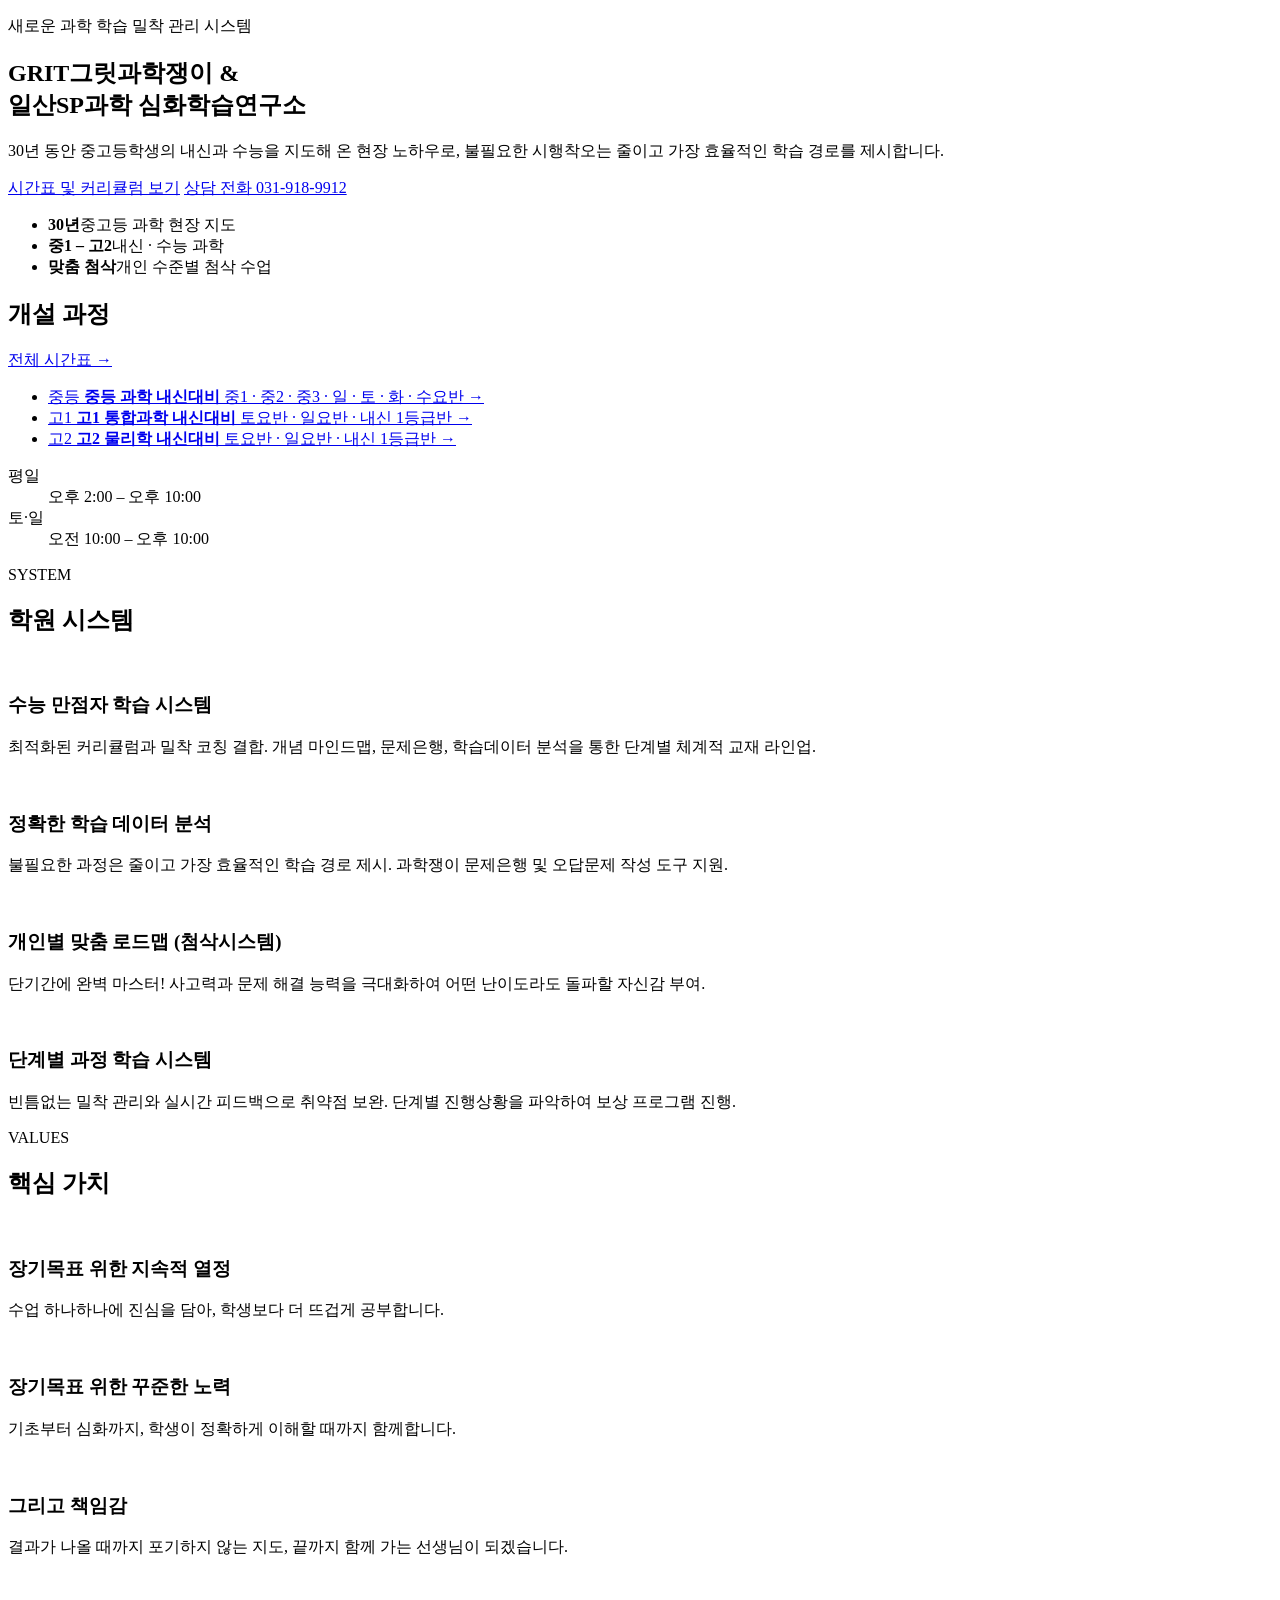
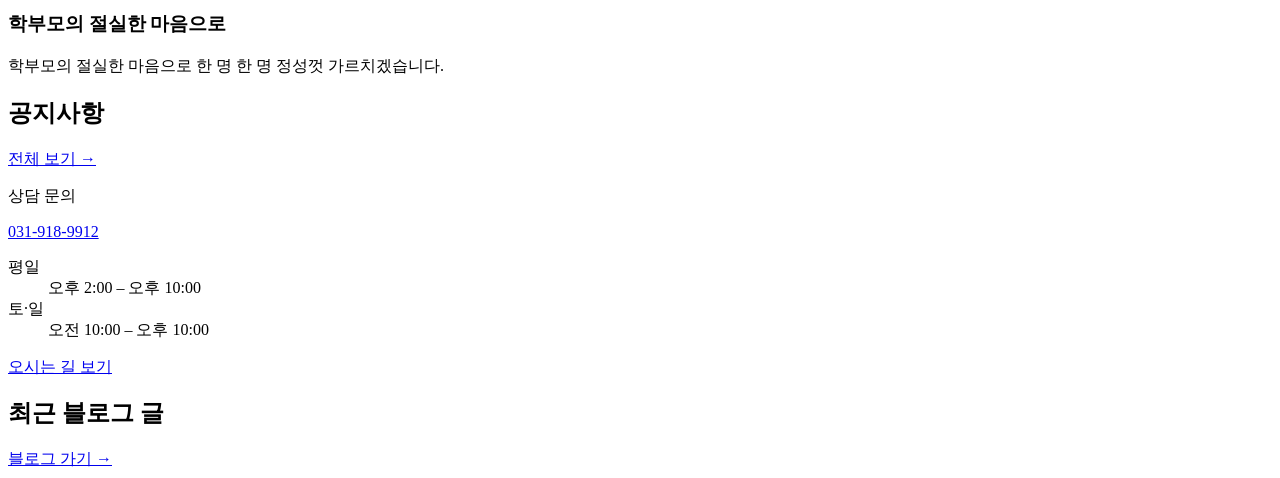
==== index.html @ 21796ef4 "🚀 Initial commit — created with Vibe Coding AI" ====
<!DOCTYPE html>
<html lang="ko">
<head>
  <meta charset="UTF-8">
  <meta name="viewport" content="width=device-width, initial-scale=1.0">
  <title>GRIT그릿과학쟁이 &amp; 일산SP과학심화학습연구소</title>
  <meta name="description" content="새로운 과학 학습 밀착 관리 시스템 - 심화학습연구소">
  <link rel="stylesheet" href="https://cdn.jsdelivr.net/gh/orioncactus/pretendard@v1.3.9/dist/web/static/pretendard.min.css">
  <link rel="stylesheet" href="style.css">
</head>
<body data-page="home">
  <header id="site-header"></header>

  <main>
    <section class="hero">
      <div class="container hero-inner">
        <div class="hero-text">
          <p class="eyebrow">새로운 과학 학습 밀착 관리 시스템</p>
          <h1>GRIT그릿과학쟁이 &amp;<br>일산SP과학 심화학습연구소</h1>
          <p class="lead">30년 동안 중고등학생의 내신과 수능을 지도해 온 현장 노하우로, 불필요한 시행착오는 줄이고 가장 효율적인 학습 경로를 제시합니다.</p>
          <div class="btn-row">
            <a class="btn btn-primary" href="schedule.html">시간표 및 커리큘럼 보기</a>
            <a class="btn btn-outline" href="tel:0319189912">상담 전화 031-918-9912</a>
          </div>
          <ul class="hero-stats">
            <li><strong>30년</strong><span>중고등 과학 현장 지도</span></li>
            <li><strong>중1 – 고2</strong><span>내신 · 수능 과학</span></li>
            <li><strong>맞춤 첨삭</strong><span>개인 수준별 첨삭 수업</span></li>
          </ul>
        </div>

        <aside class="hero-panel" aria-labelledby="hero-panel-title">
          <div class="hero-panel-head">
            <h2 id="hero-panel-title">개설 과정</h2>
            <a href="schedule.html">전체 시간표 →</a>
          </div>
          <ul class="course-list">
            <li>
              <a href="curriculum.html#m1">
                <span class="course-tag">중등</span>
                <span class="course-body">
                  <strong>중등 과학 내신대비</strong>
                  <span>중1 · 중2 · 중3 · 일 · 토 · 화 · 수요반</span>
                </span>
                <span class="course-arrow" aria-hidden="true">→</span>
              </a>
            </li>
            <li>
              <a href="curriculum.html#h1">
                <span class="course-tag">고1</span>
                <span class="course-body">
                  <strong>고1 통합과학 내신대비</strong>
                  <span>토요반 · 일요반 · 내신 1등급반</span>
                </span>
                <span class="course-arrow" aria-hidden="true">→</span>
              </a>
            </li>
            <li>
              <a href="curriculum.html#h2">
                <span class="course-tag">고2</span>
                <span class="course-body">
                  <strong>고2 물리학 내신대비</strong>
                  <span>토요반 · 일요반 · 내신 1등급반</span>
                </span>
                <span class="course-arrow" aria-hidden="true">→</span>
              </a>
            </li>
          </ul>
          <dl class="hero-hours">
            <div><dt>평일</dt><dd>오후 2:00 – 오후 10:00</dd></div>
            <div><dt>토·일</dt><dd>오전 10:00 – 오후 10:00</dd></div>
          </dl>
        </aside>
      </div>
    </section>

    <section class="section">
      <div class="container">
        <div class="section-head">
          <p class="eyebrow">SYSTEM</p>
          <h2 class="section-title">학원 시스템</h2>
        </div>
        <div class="grid-4">
          <article class="feature-card">
            <div class="media"><img src="https://shellem40-pixel.github.io/gritscience/assets/images/HOME_photo1.png" alt="" loading="lazy"></div>
            <h3>수능 만점자 학습 시스템</h3>
            <p>최적화된 커리큘럼과 밀착 코칭 결합. 개념 마인드맵, 문제은행, 학습데이터 분석을 통한 단계별 체계적 교재 라인업.</p>
          </article>
          <article class="feature-card">
            <div class="media"><img src="https://shellem40-pixel.github.io/gritscience/assets/images/HOME_photo2.png" alt="" loading="lazy"></div>
            <h3>정확한 학습 데이터 분석</h3>
            <p>불필요한 과정은 줄이고 가장 효율적인 학습 경로 제시. 과학쟁이 문제은행 및 오답문제 작성 도구 지원.</p>
          </article>
          <article class="feature-card">
            <div class="media"><img src="https://shellem40-pixel.github.io/gritscience/assets/images/HOME_photo3.png" alt="" loading="lazy"></div>
            <h3>개인별 맞춤 로드맵 (첨삭시스템)</h3>
            <p>단기간에 완벽 마스터! 사고력과 문제 해결 능력을 극대화하여 어떤 난이도라도 돌파할 자신감 부여.</p>
          </article>
          <article class="feature-card">
            <div class="media"><img src="https://shellem40-pixel.github.io/gritscience/assets/images/HOME_photo4.png" alt="" loading="lazy"></div>
            <h3>단계별 과정 학습 시스템</h3>
            <p>빈틈없는 밀착 관리와 실시간 피드백으로 취약점 보완. 단계별 진행상황을 파악하여 보상 프로그램 진행.</p>
          </article>
        </div>
      </div>
    </section>

    <section class="section section-soft">
      <div class="container">
        <div class="section-head">
          <p class="eyebrow">VALUES</p>
          <h2 class="section-title">핵심 가치</h2>
        </div>
        <div class="grid-4">
          <article class="feature-card">
            <div class="media"><img src="https://shellem40-pixel.github.io/gritscience/assets/images/HOME_photo5.png" alt="" loading="lazy"></div>
            <h3>장기목표 위한 지속적 열정</h3>
            <p>수업 하나하나에 진심을 담아, 학생보다 더 뜨겁게 공부합니다.</p>
          </article>
          <article class="feature-card">
            <div class="media"><img src="https://shellem40-pixel.github.io/gritscience/assets/images/HOME_photo6.png" alt="" loading="lazy"></div>
            <h3>장기목표 위한 꾸준한 노력</h3>
            <p>기초부터 심화까지, 학생이 정확하게 이해할 때까지 함께합니다.</p>
          </article>
          <article class="feature-card">
            <div class="media"><img src="https://shellem40-pixel.github.io/gritscience/assets/images/HOME_photo7.png" alt="" loading="lazy"></div>
            <h3>그리고 책임감</h3>
            <p>결과가 나올 때까지 포기하지 않는 지도, 끝까지 함께 가는 선생님이 되겠습니다.</p>
          </article>
          <article class="feature-card">
            <div class="media"><img src="https://shellem40-pixel.github.io/gritscience/assets/images/HOME_photo8.png" alt="" loading="lazy"></div>
            <h3>학부모의 절실한 마음으로</h3>
            <p>학부모의 절실한 마음으로 한 명 한 명 정성껏 가르치겠습니다.</p>
          </article>
        </div>
      </div>
    </section>

    <section class="section">
      <div class="container home-split">
        <div>
          <div class="section-head row-head">
            <h2 class="section-title sm">공지사항</h2>
            <a class="text-link" href="notice.html">전체 보기 →</a>
          </div>
          <ul class="mini-list" id="home-notices"></ul>
        </div>
        <aside class="contact-card">
          <p class="contact-label">상담 문의</p>
          <a class="contact-phone" href="tel:0319189912">031-918-9912</a>
          <dl class="contact-hours">
            <div><dt>평일</dt><dd>오후 2:00 – 오후 10:00</dd></div>
            <div><dt>토·일</dt><dd>오전 10:00 – 오후 10:00</dd></div>
          </dl>
          <a class="btn btn-light" href="about.html#location">오시는 길 보기</a>
        </aside>
      </div>
    </section>

    <section class="section section-soft">
      <div class="container">
        <div class="section-head row-head">
          <h2 class="section-title sm">최근 블로그 글</h2>
          <a class="text-link" href="blog.html">블로그 가기 →</a>
        </div>
        <div class="post-grid cols-3" id="home-posts"></div>
      </div>
    </section>
  </main>

  <footer id="site-footer"></footer>

  <script src="data/notices.js"></script>
  <script src="data/posts.js"></script>
  <script src="app.js"></script>
</body>
</html>
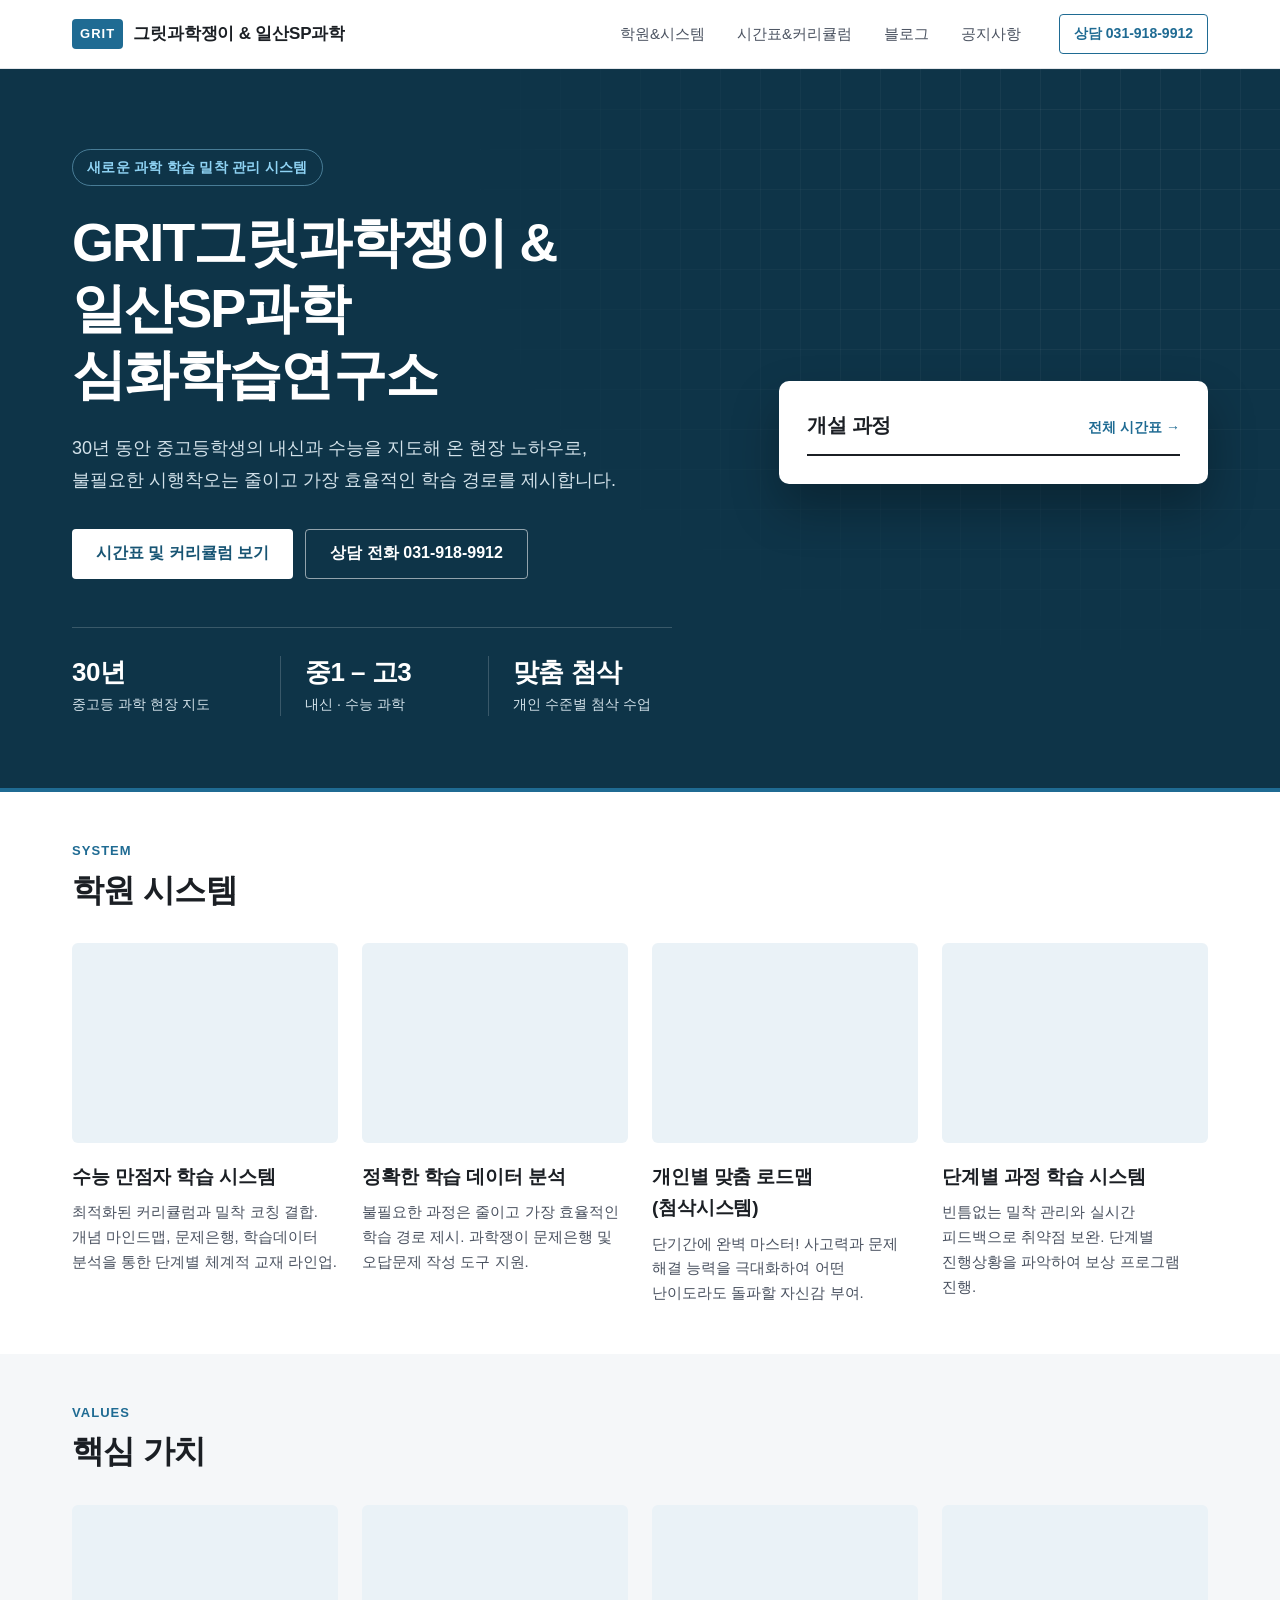
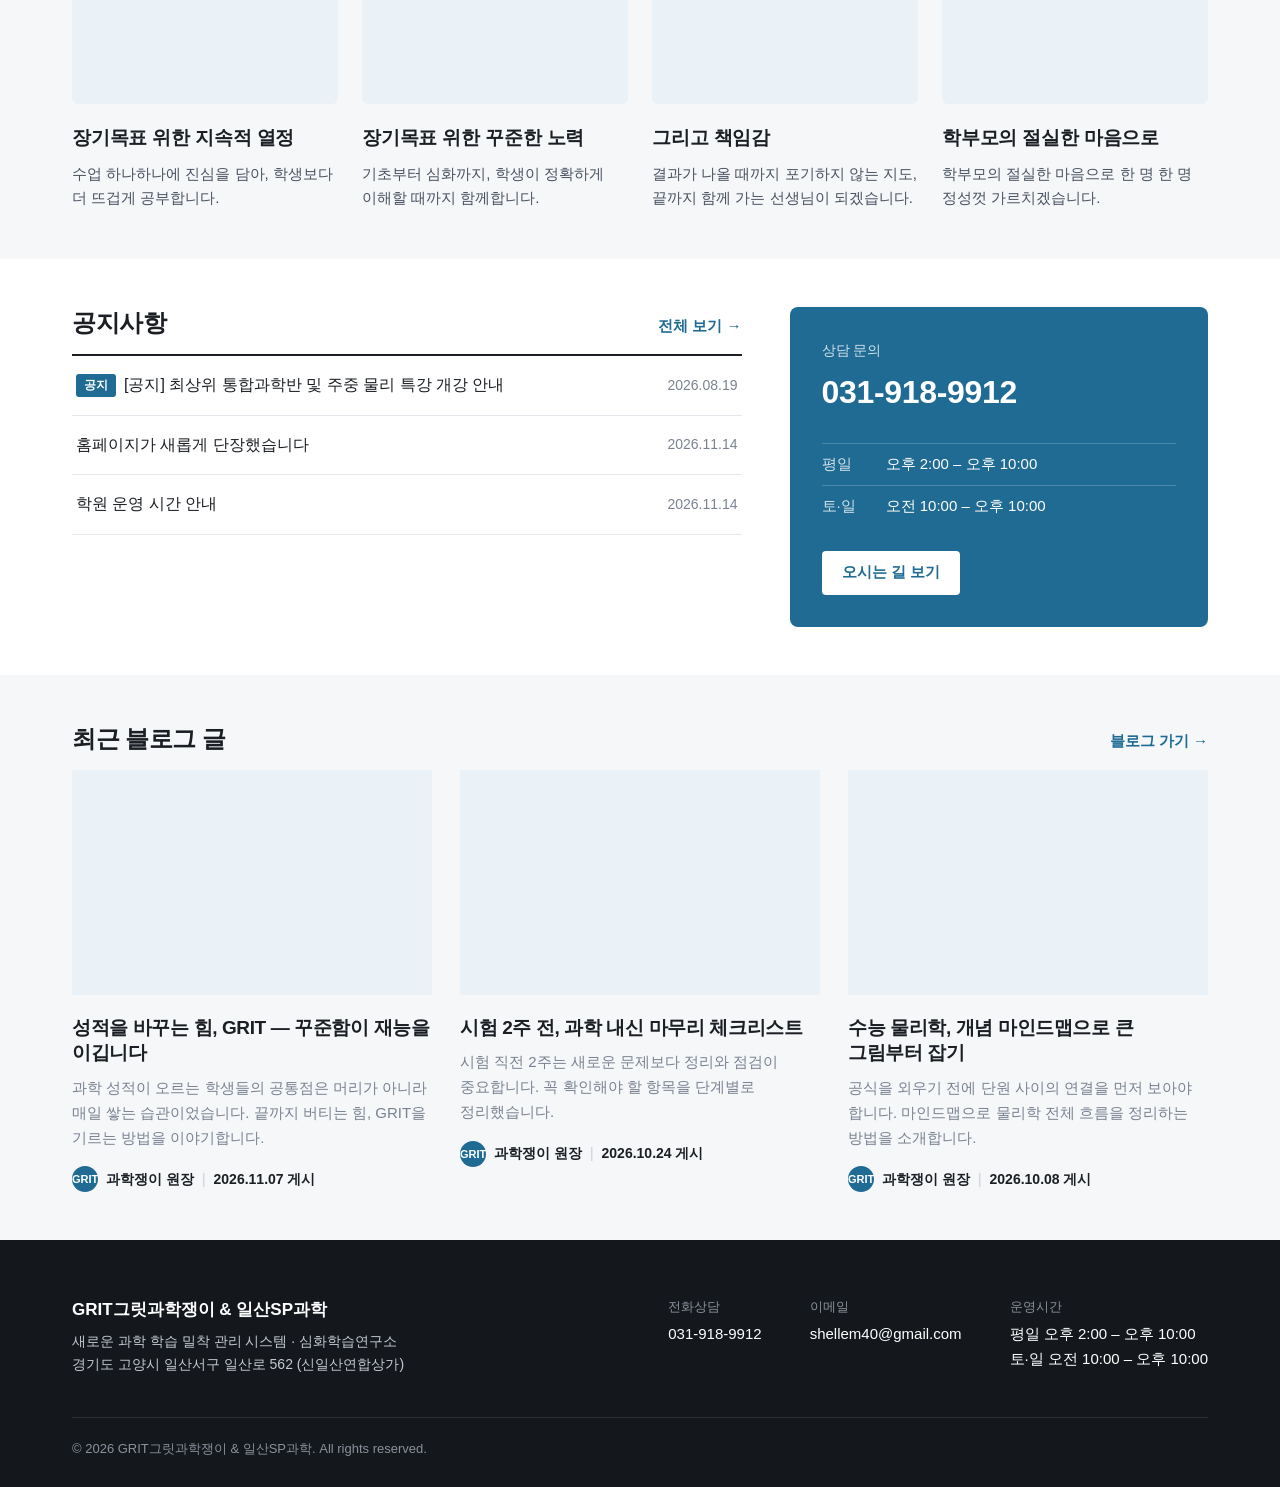
==== commit 6b02494d: "Update index.html" ====
--- a/index.html
+++ b/index.html
@@ -7,6 +7,7 @@
   <meta name="description" content="새로운 과학 학습 밀착 관리 시스템 - 심화학습연구소">
   <link rel="stylesheet" href="https://cdn.jsdelivr.net/gh/orioncactus/pretendard@v1.3.9/dist/web/static/pretendard.min.css">
   <link rel="stylesheet" href="style.css">
+  <link rel="stylesheet" href="home.css">
 </head>
 <body data-page="home">
   <header id="site-header"></header>
@@ -24,7 +25,7 @@
           </div>
           <ul class="hero-stats">
             <li><strong>30년</strong><span>중고등 과학 현장 지도</span></li>
-            <li><strong>중1 – 고2</strong><span>내신 · 수능 과학</span></li>
+            <li><strong>중1 – 고3</strong><span>내신 · 수능 과학</span></li>
             <li><strong>맞춤 첨삭</strong><span>개인 수준별 첨삭 수업</span></li>
           </ul>
         </div>
@@ -34,42 +35,13 @@
             <h2 id="hero-panel-title">개설 과정</h2>
             <a href="schedule.html">전체 시간표 →</a>
           </div>
-          <ul class="course-list">
-            <li>
-              <a href="curriculum.html#m1">
-                <span class="course-tag">중등</span>
-                <span class="course-body">
-                  <strong>중등 과학 내신대비</strong>
-                  <span>중1 · 중2 · 중3 · 일 · 토 · 화 · 수요반</span>
-                </span>
-                <span class="course-arrow" aria-hidden="true">→</span>
-              </a>
-            </li>
-            <li>
-              <a href="curriculum.html#h1">
-                <span class="course-tag">고1</span>
-                <span class="course-body">
-                  <strong>고1 통합과학 내신대비</strong>
-                  <span>토요반 · 일요반 · 내신 1등급반</span>
-                </span>
-                <span class="course-arrow" aria-hidden="true">→</span>
-              </a>
-            </li>
-            <li>
-              <a href="curriculum.html#h2">
-                <span class="course-tag">고2</span>
-                <span class="course-body">
-                  <strong>고2 물리학 내신대비</strong>
-                  <span>토요반 · 일요반 · 내신 1등급반</span>
-                </span>
-                <span class="course-arrow" aria-hidden="true">→</span>
-              </a>
-            </li>
-          </ul>
-          <dl class="hero-hours">
-            <div><dt>평일</dt><dd>오후 2:00 – 오후 10:00</dd></div>
-            <div><dt>토·일</dt><dd>오전 10:00 – 오후 10:00</dd></div>
-          </dl>
+          <!-- 과정 목록은 data/schedule.js 에서 자동으로 채워집니다 -->
+          <ul class="course-list" id="hero-courses"></ul>
+          <a class="hero-winter" id="hero-winter" href="schedule.html#winter" hidden>
+            <span class="hw-label">WINTER</span>
+            <span class="hw-text">겨울방학 특강 대 개강</span>
+            <span class="hw-arrow" aria-hidden="true">→</span>
+          </a>
         </aside>
       </div>
     </section>
@@ -172,6 +144,7 @@
 
   <script src="data/notices.js"></script>
   <script src="data/posts.js"></script>
+  <script src="data/schedule.js"></script>
   <script src="app.js"></script>
 </body>
 </html>
--- a/style.css
+++ b/style.css
@@ -0,0 +1,567 @@
+/* ===== 기본 변수 ===== */
+:root {
+  --c-primary: #1f6b93;
+  --c-primary-dark: #175473;
+  --c-primary-soft: #eaf2f7;
+  --c-text: #1b1f24;
+  --c-sub: #4a5260;
+  --c-muted: #7a8291;
+  --c-line: #e3e6ea;
+  --c-bg: #ffffff;
+  --c-bg-soft: #f5f7f9;
+  --c-accent: #d9480f;
+  --c-footer: #14181d;
+
+  /* 홈 타이틀(히어로) 색 */
+  --c-hero-bg: #0e3448;
+  --c-hero-text: #ffffff;
+  --c-hero-sub: #d3e2ea;
+  --c-hero-accent: #8fd3f4;
+  --c-hero-line: rgba(255, 255, 255, .18);
+  --c-hero-grid: rgba(255, 255, 255, .06);
+
+  --font: "Pretendard", -apple-system, BlinkMacSystemFont, "Apple SD Gothic Neo", "Malgun Gothic", sans-serif;
+  --container: 1200px;
+  --pad: 32px;
+  --header-h: 68px;
+  --tabs-h: 52px;
+  --radius: 6px;
+
+  --s-1: 8px;
+  --s-2: 16px;
+  --s-3: 24px;
+  --s-4: 32px;
+  --s-5: 48px;
+  --s-6: 72px;
+  --s-7: 96px;
+
+  /* 홈 화면 섹션 간격 (기존 96px의 절반) */
+  --home-gap: 48px;
+}
+
+* { box-sizing: border-box; margin: 0; padding: 0; }
+html { scroll-behavior: smooth; scroll-padding-top: calc(var(--header-h) + 16px); }
+body {
+  font-family: var(--font);
+  color: var(--c-text);
+  background: var(--c-bg);
+  line-height: 1.65;
+  word-break: keep-all;
+  -webkit-font-smoothing: antialiased;
+}
+img { display: block; max-width: 100%; }
+a { color: inherit; text-decoration: none; }
+ul, ol { list-style: none; }
+button { font: inherit; color: inherit; background: none; border: 0; cursor: pointer; }
+input { font: inherit; color: inherit; }
+
+.container { width: 100%; max-width: var(--container); margin: 0 auto; padding: 0 var(--pad); }
+.sr-only {
+  position: absolute; width: 1px; height: 1px; padding: 0; margin: -1px;
+  overflow: hidden; clip: rect(0 0 0 0); white-space: nowrap; border: 0;
+}
+:focus-visible { outline: 2px solid var(--c-primary); outline-offset: 2px; }
+
+/* ===== 이미지 자리 (이미지가 없을 때) ===== */
+.media { background: var(--c-bg-soft); overflow: hidden; }
+.media img { width: 100%; height: 100%; object-fit: cover; }
+.media.is-empty img { display: none; }
+.media.is-empty { background: var(--c-primary-soft); }
+
+/* ===== 버튼 ===== */
+.btn {
+  display: inline-flex; align-items: center; justify-content: center; gap: var(--s-1);
+  height: 44px; padding: 0 20px; border-radius: 4px;
+  font-size: 15px; font-weight: 600; white-space: nowrap;
+  transition: background-color .15s, border-color .15s, color .15s;
+}
+.btn-primary { background: var(--c-primary); color: #fff; }
+.btn-primary:hover { background: var(--c-primary-dark); }
+.btn-outline { background: #fff; border: 1px solid var(--c-line); color: var(--c-text); }
+.btn-outline:hover { border-color: var(--c-text); }
+.btn-light { background: #fff; color: var(--c-primary); }
+.btn-light:hover { background: var(--c-primary-soft); }
+.btn-block { display: flex; width: 100%; }
+.btn-row { display: flex; flex-wrap: wrap; gap: 12px; }
+.text-link { font-size: 15px; font-weight: 600; color: var(--c-primary); }
+.text-link:hover { text-decoration: underline; }
+
+/* ===== 헤더 ===== */
+.site-header {
+  position: sticky; top: 0; z-index: 50;
+  background: rgba(255, 255, 255, .97);
+  border-bottom: 1px solid var(--c-line);
+}
+.header-inner {
+  height: var(--header-h);
+  display: flex; align-items: center; justify-content: space-between; gap: var(--s-3);
+}
+.logo { display: flex; align-items: center; gap: 10px; font-weight: 700; min-width: 0; }
+.logo-mark {
+  background: var(--c-primary); color: #fff;
+  font-size: 13px; letter-spacing: .08em; padding: 4px 8px; border-radius: 4px;
+}
+.logo-text { font-size: 17px; letter-spacing: -.01em; white-space: nowrap; overflow: hidden; text-overflow: ellipsis; }
+
+.site-nav { display: flex; align-items: center; gap: var(--s-3); }
+.site-nav ul { display: flex; gap: 4px; }
+.site-nav ul a {
+  position: relative; display: block; padding: 8px 14px;
+  font-size: 15px; font-weight: 500; color: var(--c-sub);
+}
+.site-nav ul a:hover { color: var(--c-text); }
+.site-nav ul a.is-active { color: var(--c-primary); font-weight: 700; }
+.site-nav ul a.is-active::after {
+  content: ""; position: absolute; left: 14px; right: 14px; bottom: -14px;
+  height: 2px; background: var(--c-primary);
+}
+.nav-call {
+  font-size: 14px; font-weight: 600; color: var(--c-primary);
+  border: 1px solid var(--c-primary); padding: 7px 14px; border-radius: 4px; white-space: nowrap;
+}
+.nav-call:hover { background: var(--c-primary-soft); }
+
+.menu-toggle { display: none; width: 40px; height: 40px; flex-direction: column; justify-content: center; align-items: center; gap: 5px; }
+.menu-toggle span { display: block; width: 22px; height: 2px; background: var(--c-text); transition: transform .2s, opacity .2s; }
+.nav-open .menu-toggle span:nth-child(1) { transform: translateY(7px) rotate(45deg); }
+.nav-open .menu-toggle span:nth-child(2) { opacity: 0; }
+.nav-open .menu-toggle span:nth-child(3) { transform: translateY(-7px) rotate(-45deg); }
+
+/* ===== 공통 섹션 ===== */
+.section { padding: var(--s-7) 0; }
+.section-tight { padding: var(--s-5) 0 var(--s-7); }
+.section-soft { background: var(--c-bg-soft); }
+.section-head { margin-bottom: var(--s-5); }
+.row-head { display: flex; align-items: flex-end; justify-content: space-between; gap: var(--s-2); margin-bottom: var(--s-3); }
+.eyebrow { font-size: 13px; font-weight: 700; color: var(--c-primary); letter-spacing: .08em; margin-bottom: var(--s-1); }
+.section-title { font-size: 32px; font-weight: 700; letter-spacing: -.02em; line-height: 1.3; }
+.section-title.sm { font-size: 24px; }
+
+.page-head { padding: 64px 0 48px; border-bottom: 1px solid var(--c-line); text-align: center; }
+.page-head h1 { font-size: 36px; font-weight: 700; letter-spacing: -.02em; }
+.page-head p { max-width: 640px; margin: 12px auto 0; color: var(--c-muted); }
+
+/* ===== 홈: 섹션 간격 (절반으로 줄임) ===== */
+body[data-page="home"] .section { padding: var(--home-gap) 0; }
+body[data-page="home"] .section-head { margin-bottom: var(--s-4); }
+body[data-page="home"] .row-head { margin-bottom: var(--s-2); }
+
+/* ===== 홈: 타이틀(히어로) — 짙은 남색 + 오른쪽 위로 옅어지는 모눈 ===== */
+.hero {
+  position: relative; overflow: hidden;
+  padding: 80px 0 72px;
+  color: var(--c-hero-text);
+  background: var(--c-hero-bg);
+  border-bottom: 4px solid var(--c-primary);
+}
+.hero::before {
+  content: ""; position: absolute; inset: 0; pointer-events: none;
+  background-image:
+    linear-gradient(var(--c-hero-grid) 1px, transparent 1px),
+    linear-gradient(90deg, var(--c-hero-grid) 1px, transparent 1px);
+  background-size: 40px 40px;
+  -webkit-mask-image: radial-gradient(ellipse 70% 90% at 85% 20%, #000 0%, transparent 75%);
+          mask-image: radial-gradient(ellipse 70% 90% at 85% 20%, #000 0%, transparent 75%);
+}
+.hero-inner {
+  position: relative;
+  display: grid; grid-template-columns: 1.2fr .8fr; gap: 64px; align-items: center;
+}
+.hero .eyebrow {
+  display: inline-block; margin-bottom: var(--s-3);
+  padding: 6px 14px; border: 1px solid rgba(143, 211, 244, .45); border-radius: 999px;
+  font-size: 14px; letter-spacing: .02em; color: var(--c-hero-accent);
+}
+.hero h1 {
+  font-size: clamp(32px, 4.4vw, 54px); font-weight: 800;
+  line-height: 1.22; letter-spacing: -.035em; color: var(--c-hero-text);
+  margin-bottom: var(--s-3);
+}
+.hero .lead { font-size: 18px; line-height: 1.8; color: var(--c-hero-sub); margin-bottom: var(--s-4); max-width: 560px; }
+.hero .btn { height: 50px; padding: 0 24px; font-size: 16px; }
+.hero .btn-primary { background: #fff; color: var(--c-primary-dark); }
+.hero .btn-primary:hover { background: var(--c-primary-soft); }
+.hero .btn-outline { background: transparent; color: #fff; border-color: rgba(255, 255, 255, .55); }
+.hero .btn-outline:hover { border-color: #fff; background: rgba(255, 255, 255, .08); }
+.hero :focus-visible { outline-color: #fff; }
+
+/* 히어로: 숫자 요약 */
+.hero-stats {
+  display: grid; grid-template-columns: repeat(3, 1fr); gap: var(--s-3);
+  max-width: 600px; margin-top: var(--s-5); padding-top: 28px;
+  border-top: 1px solid var(--c-hero-line);
+}
+.hero-stats li + li { padding-left: var(--s-3); border-left: 1px solid var(--c-hero-line); }
+.hero-stats strong { display: block; font-size: 26px; font-weight: 800; letter-spacing: -.02em; line-height: 1.3; color: #fff; }
+.hero-stats span { display: block; margin-top: 4px; font-size: 14px; color: var(--c-hero-sub); }
+
+/* 히어로: 개설 과정 카드 */
+.hero-panel {
+  background: #fff; color: var(--c-text);
+  border-radius: 10px; padding: 28px;
+  box-shadow: 0 24px 48px rgba(0, 0, 0, .28);
+}
+.hero-panel :focus-visible { outline-color: var(--c-primary); }
+.hero-panel-head {
+  display: flex; align-items: baseline; justify-content: space-between; gap: var(--s-2);
+  padding-bottom: 12px; border-bottom: 2px solid var(--c-text);
+}
+.hero-panel-head h2 { font-size: 20px; font-weight: 800; letter-spacing: -.02em; }
+.hero-panel-head a { font-size: 14px; font-weight: 600; color: var(--c-primary); white-space: nowrap; }
+.hero-panel-head a:hover { text-decoration: underline; }
+
+.course-list li + li { border-top: 1px solid var(--c-line); }
+.course-list a { display: flex; align-items: center; gap: 14px; padding: 16px 2px; }
+.course-tag {
+  flex-shrink: 0; width: 48px; height: 48px; display: grid; place-items: center;
+  border-radius: 8px; background: var(--c-primary-soft); color: var(--c-primary);
+  font-size: 15px; font-weight: 800;
+}
+.course-body { flex: 1; min-width: 0; }
+.course-body strong { display: block; font-size: 17px; font-weight: 700; letter-spacing: -.01em; transition: color .15s; }
+.course-body span { display: block; font-size: 14px; color: var(--c-muted); }
+.course-arrow { flex-shrink: 0; color: var(--c-muted); transition: transform .15s, color .15s; }
+.course-list a:hover strong { color: var(--c-primary); }
+.course-list a:hover .course-arrow { color: var(--c-primary); transform: translateX(3px); }
+
+.hero-hours {
+  display: grid; gap: 4px; margin-top: 8px; padding: 14px 16px;
+  background: var(--c-bg-soft); border-radius: 6px; font-size: 14px;
+}
+.hero-hours div { display: flex; gap: 12px; }
+.hero-hours dt { width: 44px; font-weight: 600; color: var(--c-muted); }
+
+/* ===== 홈: 카드와 공지 ===== */
+.grid-4 { display: grid; grid-template-columns: repeat(4, 1fr); gap: var(--s-3); }
+.feature-card .media { aspect-ratio: 4 / 3; border-radius: var(--radius); margin-bottom: 18px; }
+.feature-card h3 { font-size: 19px; font-weight: 700; letter-spacing: -.01em; margin-bottom: var(--s-1); }
+.feature-card p { font-size: 15px; color: var(--c-sub); }
+
+.home-split { display: grid; grid-template-columns: 1.6fr 1fr; gap: var(--s-5); align-items: start; }
+.mini-list { border-top: 2px solid var(--c-text); }
+.mini-list li { display: flex; align-items: center; justify-content: space-between; gap: var(--s-2); padding: 16px 4px; border-bottom: 1px solid var(--c-line); }
+.mini-list a { display: flex; align-items: center; gap: var(--s-1); min-width: 0; }
+.mini-list a:hover .t { color: var(--c-primary); text-decoration: underline; }
+.mini-list .t { overflow: hidden; text-overflow: ellipsis; white-space: nowrap; }
+.mini-list time { flex-shrink: 0; font-size: 14px; color: var(--c-muted); }
+
+.contact-card { background: var(--c-primary); color: #fff; padding: var(--s-4); border-radius: 8px; }
+.contact-label { font-size: 14px; opacity: .8; }
+.contact-phone { display: block; font-size: 32px; font-weight: 800; letter-spacing: -.01em; margin: 4px 0 var(--s-3); }
+.contact-hours { margin-bottom: var(--s-3); }
+.contact-hours div { display: flex; gap: var(--s-2); padding: 8px 0; border-top: 1px solid rgba(255, 255, 255, .2); font-size: 15px; }
+.contact-hours dt { width: 48px; opacity: .8; }
+
+/* ===== 학원&시스템 ===== */
+.intro-split { display: grid; grid-template-columns: 1fr 1.3fr; gap: 64px; align-items: start; }
+.intro-quote { font-size: 34px; font-weight: 700; line-height: 1.35; letter-spacing: -.02em; }
+.intro-quote em { font-style: normal; color: var(--c-primary); }
+.intro-text p { font-size: 17px; color: var(--c-sub); line-height: 1.85; }
+.intro-text p + p { margin-top: var(--s-2); }
+.intro-text strong { color: var(--c-text); }
+
+.principles { display: grid; grid-template-columns: repeat(3, 1fr); gap: var(--s-3); }
+.principle { background: #fff; border: 1px solid var(--c-line); border-radius: var(--radius); padding: var(--s-4); }
+.num { display: block; font-size: 14px; font-weight: 700; color: var(--c-primary); margin-bottom: 12px; }
+.principle h3 { font-size: 20px; margin-bottom: var(--s-1); }
+.principle p { color: var(--c-sub); }
+
+.system-row { display: grid; grid-template-columns: 1fr 1fr; gap: 56px; align-items: center; padding: var(--s-4) 0; }
+.system-row + .system-row { border-top: 1px solid var(--c-line); }
+.system-row:nth-child(even) .media { order: 2; }
+.system-row .media { aspect-ratio: 16 / 10; border-radius: var(--radius); }
+.system-text h3 { font-size: 24px; letter-spacing: -.02em; margin-bottom: 12px; }
+.system-text p { font-size: 17px; color: var(--c-sub); }
+
+.location { display: grid; grid-template-columns: 1.4fr 1fr; gap: var(--s-5); align-items: start; }
+.map-box {
+  aspect-ratio: 16 / 10; display: grid; place-items: center; text-align: center;
+  background: #fff; border: 1px dashed #c9ced5; border-radius: var(--radius); color: var(--c-muted);
+}
+.map-box iframe { width: 100%; height: 100%; border: 0; }
+.info-list { border-top: 2px solid var(--c-text); }
+.info-list li { display: grid; grid-template-columns: 96px 1fr; gap: var(--s-2); padding: 18px 4px; border-bottom: 1px solid var(--c-line); }
+.info-list span { font-weight: 600; color: var(--c-muted); }
+.info-list a:hover { color: var(--c-primary); text-decoration: underline; }
+
+/* ===== 시간표 ===== */
+.sched-block { padding: 64px 0; border-bottom: 1px solid var(--c-line); }
+.sched-title {
+  text-align: center; margin-bottom: 40px;
+  font-size: clamp(28px, 3.4vw, 40px); font-weight: 300; color: var(--c-primary); letter-spacing: -.01em;
+}
+.sched-row {
+  display: flex; align-items: center; justify-content: space-between; gap: var(--s-3);
+  padding: 14px 0; border-bottom: 1px solid #eff1f3;
+}
+.sched-row.no-line { border-bottom: 0; padding-top: 24px; }
+.sched-info { display: flex; flex-wrap: wrap; align-items: center; gap: 8px 16px; font-size: 16px; }
+.sched-info strong { font-weight: 700; }
+.class-list { display: flex; flex-wrap: wrap; gap: 6px 20px; color: var(--c-sub); }
+.bullet-list { display: flex; flex-wrap: wrap; gap: 6px 40px; color: var(--c-sub); }
+.bullet-list li::before {
+  content: ""; display: inline-block; width: 5px; height: 5px; margin-right: 8px;
+  background: var(--c-text); vertical-align: middle;
+}
+.sched-btn { min-width: 200px; }
+.sched-line { display: flex; flex-wrap: wrap; align-items: baseline; gap: 8px 20px; padding: 10px 0; font-size: 16px; }
+.time-list { display: flex; flex-wrap: wrap; gap: 6px 32px; color: var(--c-sub); }
+.time-list b { color: var(--c-text); margin-right: 4px; }
+.sched-block .btn-block { margin-top: var(--s-3); }
+
+/* ===== 커리큘럼 ===== */
+.curr-tabs { position: sticky; top: var(--header-h); z-index: 40; background: #fff; border-bottom: 1px solid var(--c-line); }
+.curr-tabs-inner { display: flex; gap: 4px; overflow-x: auto; scrollbar-width: none; }
+.curr-tabs-inner::-webkit-scrollbar { display: none; }
+.curr-tabs a {
+  flex-shrink: 0; height: var(--tabs-h); display: flex; align-items: center; padding: 0 18px;
+  font-size: 15px; font-weight: 600; color: var(--c-muted); border-bottom: 2px solid transparent;
+}
+.curr-tabs a:hover { color: var(--c-text); }
+.curr-tabs a.is-active { color: var(--c-primary); border-color: var(--c-primary); }
+.curr-note { padding-top: var(--s-4); font-size: 14px; color: var(--c-muted); }
+
+.curr-section { padding: 56px 0; border-bottom: 1px solid var(--c-line); scroll-margin-top: calc(var(--header-h) + var(--tabs-h) + 8px); }
+.curr-section:last-child { border-bottom: 0; }
+.curr-head h2 { font-size: 30px; letter-spacing: -.02em; margin-bottom: 6px; transition: color .2s; }
+.curr-section.is-target .curr-head h2 { color: var(--c-primary); }
+.curr-head > p { color: var(--c-sub); font-size: 17px; }
+.curr-facts { display: flex; flex-wrap: wrap; gap: 12px 40px; margin: var(--s-3) 0 var(--s-4); }
+.curr-facts dt { font-size: 13px; color: var(--c-muted); }
+.curr-facts dd { font-weight: 600; }
+.curr-steps { display: grid; grid-template-columns: repeat(5, 1fr); gap: var(--s-2); margin-bottom: var(--s-3); }
+.curr-steps li { background: #fff; border: 1px solid var(--c-line); border-top: 3px solid var(--c-primary); border-radius: 4px; padding: 22px 20px; }
+.step-no { font-size: 12px; font-weight: 700; letter-spacing: .08em; color: var(--c-primary); }
+.curr-steps h3 { font-size: 17px; line-height: 1.4; margin: 6px 0; }
+.curr-steps p { font-size: 14px; color: var(--c-sub); }
+
+/* ===== 블로그 (목록) ===== */
+.blog-wrap { padding-bottom: var(--s-7); }
+.blog-head { text-align: center; padding: 64px 0 40px; }
+.blog-head h1 { font-size: clamp(30px, 4vw, 42px); font-weight: 800; letter-spacing: -.03em; margin-bottom: var(--s-2); }
+.blog-head p { max-width: 640px; margin: 0 auto; color: var(--c-sub); font-size: 15px; }
+
+.blog-toolbar {
+  display: flex; align-items: center; justify-content: space-between; gap: var(--s-2);
+  border-bottom: 1px solid var(--c-line); margin-bottom: 40px;
+}
+.blog-tabs { display: flex; gap: 28px; overflow-x: auto; scrollbar-width: none; min-width: 0; }
+.blog-tabs::-webkit-scrollbar { display: none; }
+.blog-tab {
+  flex-shrink: 0; padding: 14px 0; margin-bottom: -1px;
+  font-size: 15px; color: var(--c-sub); white-space: nowrap; border-bottom: 2px solid transparent;
+}
+.blog-tab:hover { color: var(--c-text); }
+.blog-tab[aria-selected="true"] { color: var(--c-text); font-weight: 700; border-color: var(--c-text); }
+
+.blog-search { display: flex; align-items: center; flex-shrink: 0; }
+.blog-search input {
+  width: 0; padding: 0; height: 36px; border: 0; border-bottom: 1px solid transparent;
+  background: transparent; font-size: 15px; outline: none; transition: width .2s, padding .2s;
+}
+.blog-search.is-open input { width: 200px; padding: 0 8px; border-bottom-color: var(--c-text); }
+.search-btn { width: 40px; height: 40px; display: grid; place-items: center; border-radius: 50%; }
+.search-btn:hover { background: var(--c-bg-soft); }
+
+.post-grid { display: grid; grid-template-columns: repeat(2, 1fr); gap: 56px 40px; }
+.post-grid.cols-3 { grid-template-columns: repeat(3, 1fr); gap: 40px 28px; }
+.post-link { display: block; }
+.post-thumb { aspect-ratio: 16 / 10; margin-bottom: 20px; }
+.post-thumb img { transition: transform .4s; }
+.post-thumb.fit-contain { background: #fff; border: 1px solid var(--c-line); }
+.post-thumb.fit-contain img { object-fit: contain; padding: 12%; }
+.post-link:hover .post-thumb img { transform: scale(1.03); }
+.post-title { font-size: 24px; font-weight: 700; line-height: 1.35; letter-spacing: -.02em; margin-bottom: 10px; }
+.cols-3 .post-title { font-size: 19px; }
+.post-link:hover .post-title { color: var(--c-primary); }
+.post-excerpt {
+  font-size: 15px; color: var(--c-muted);
+  display: -webkit-box; -webkit-line-clamp: 3; -webkit-box-orient: vertical; overflow: hidden;
+}
+.post-meta { display: flex; align-items: center; gap: var(--s-1); margin-top: var(--s-2); font-size: 14px; font-weight: 600; }
+.avatar {
+  width: 26px; height: 26px; border-radius: 50%; display: grid; place-items: center;
+  background: var(--c-primary); color: #fff; font-size: 11px; font-weight: 700;
+}
+.sep { color: #c9ced5; font-weight: 400; }
+.empty { grid-column: 1 / -1; padding: 60px 0; text-align: center; color: var(--c-muted); }
+
+/* ===== 블로그 (글 보기) ===== */
+.post-article { max-width: 780px; margin: 0 auto; padding: 56px 0 var(--s-6); }
+.back-link { display: inline-block; font-size: 14px; color: var(--c-muted); margin-bottom: var(--s-3); }
+.back-link:hover { color: var(--c-text); }
+.chip { display: inline-block; font-size: 13px; font-weight: 600; color: var(--c-primary); background: var(--c-primary-soft); padding: 3px 10px; border-radius: 999px; margin-bottom: 12px; }
+.post-article h1 { font-size: clamp(26px, 4vw, 38px); line-height: 1.3; letter-spacing: -.03em; }
+.post-article .post-meta { margin: var(--s-2) 0 var(--s-4); }
+.post-hero { aspect-ratio: 16 / 9; border-radius: var(--radius); margin-bottom: 40px; }
+.post-hero.fit-contain { background: #fff; border: 1px solid var(--c-line); }
+.post-hero.fit-contain img { object-fit: contain; padding: 10%; }
+.prose p { font-size: 17px; line-height: 1.9; color: #2d333b; }
+.prose p + p { margin-top: 1.2em; }
+.related { border-top: 1px solid var(--c-line); padding: var(--s-5) 0 var(--s-7); }
+.related h2 { font-size: 20px; margin-bottom: var(--s-3); }
+
+/* ===== 공지사항 게시판 ===== */
+.board-top { display: flex; align-items: center; justify-content: space-between; gap: var(--s-2); flex-wrap: wrap; margin-bottom: var(--s-2); }
+.board-count { font-size: 15px; color: var(--c-sub); }
+.board-count b { color: var(--c-primary); }
+.board-search { display: flex; gap: var(--s-1); }
+.board-search input {
+  width: 280px; height: 44px; padding: 0 14px;
+  border: 1px solid var(--c-line); border-radius: 4px; background: #fff;
+}
+.board-search input:focus { outline: none; border-color: var(--c-primary); }
+
+.board { border-top: 2px solid var(--c-text); }
+.board-head, .board-row { display: grid; grid-template-columns: 90px 1fr 130px; align-items: center; }
+.board-head {
+  height: 50px; background: var(--c-bg-soft); border-bottom: 1px solid var(--c-line);
+  font-size: 14px; font-weight: 600; color: var(--c-sub); text-align: center;
+}
+.board-row { min-height: 62px; border-bottom: 1px solid var(--c-line); }
+.board-row.is-pinned { background: #f7fafc; }
+.col-num, .col-date { text-align: center; font-size: 14px; color: var(--c-muted); }
+.col-title { display: flex; align-items: center; gap: var(--s-1); min-width: 0; padding: 16px 12px; font-size: 16px; }
+.col-title .t { overflow: hidden; text-overflow: ellipsis; white-space: nowrap; }
+a.col-title:hover .t { color: var(--c-primary); text-decoration: underline; }
+.is-pinned .col-title { font-weight: 600; }
+.badge {
+  display: inline-block; flex-shrink: 0; padding: 2px 8px; border-radius: 3px;
+  font-size: 12px; font-weight: 700; line-height: 1.6; color: #fff; background: var(--c-primary);
+}
+.badge-m { display: none; }
+.new { flex-shrink: 0; font-size: 11px; font-weight: 800; color: var(--c-accent); }
+.board-empty { padding: 60px 0; text-align: center; color: var(--c-muted); border-bottom: 1px solid var(--c-line); }
+
+.pager { display: flex; justify-content: center; gap: 4px; margin-top: 40px; }
+.pager button { min-width: 36px; height: 36px; padding: 0 8px; border-radius: 4px; font-size: 14px; color: var(--c-sub); }
+.pager button:hover { background: var(--c-bg-soft); }
+.pager button.is-current { background: var(--c-text); color: #fff; font-weight: 700; }
+.pager button:disabled { opacity: .35; cursor: default; background: none; }
+
+.notice-view { border-top: 2px solid var(--c-text); }
+.view-head { padding: 28px 8px; border-bottom: 1px solid var(--c-line); }
+.view-head .badge { margin-bottom: 10px; }
+.view-head h2 { font-size: 24px; line-height: 1.4; letter-spacing: -.02em; }
+.view-meta { margin-top: 8px; font-size: 14px; color: var(--c-muted); }
+.view-body { min-height: 200px; padding: 40px 8px 56px; }
+.view-body p { font-size: 16px; line-height: 1.85; }
+.view-body p + p { margin-top: 1em; }
+.view-nav { border-top: 1px solid var(--c-line); }
+.view-nav li { display: grid; grid-template-columns: 90px 1fr; gap: var(--s-2); padding: 14px 8px; border-bottom: 1px solid var(--c-line); font-size: 15px; }
+.view-nav span { font-weight: 600; color: var(--c-muted); }
+.view-nav a { overflow: hidden; text-overflow: ellipsis; white-space: nowrap; }
+.view-nav a:hover { color: var(--c-primary); text-decoration: underline; }
+.view-nav em { font-style: normal; color: var(--c-muted); }
+.view-actions { display: flex; justify-content: center; margin-top: var(--s-4); }
+
+/* ===== 푸터 ===== */
+.site-footer { background: var(--c-footer); color: #c4c9d0; padding: 56px 0 28px; }
+.footer-inner { display: grid; grid-template-columns: 1fr 2fr; gap: var(--s-4); }
+.footer-brand strong { display: block; color: #fff; font-size: 17px; margin-bottom: 6px; }
+.footer-brand p { font-size: 14px; }
+.footer-info { display: grid; grid-template-columns: repeat(3, auto); gap: var(--s-3) var(--s-5); justify-content: end; }
+.footer-info dt { font-size: 13px; color: #8a919b; margin-bottom: 4px; }
+.footer-info dd { color: #fff; font-size: 15px; }
+.footer-info a:hover { text-decoration: underline; }
+.footer-bottom { margin-top: 40px; padding-top: 20px; border-top: 1px solid rgba(255, 255, 255, .1); font-size: 13px; color: #8a919b; }
+
+/* ===== 반응형: 태블릿 ===== */
+@media (max-width: 1024px) {
+  :root { --pad: 28px; --home-gap: 36px; }
+  .section { padding: 72px 0; }
+  .hero { padding: 64px 0 56px; }
+  .hero-inner { grid-template-columns: 1fr; gap: 40px; }
+  .hero-stats { max-width: none; }
+  .grid-4 { grid-template-columns: repeat(2, 1fr); gap: 32px var(--s-3); }
+  .home-split, .location, .intro-split { grid-template-columns: 1fr; gap: var(--s-4); }
+  .curr-steps { grid-template-columns: repeat(3, 1fr); }
+  .post-grid.cols-3 { grid-template-columns: repeat(2, 1fr); }
+  .footer-inner { grid-template-columns: 1fr; }
+  .footer-info { justify-content: start; }
+}
+
+/* ===== 반응형: 메뉴 접기 ===== */
+@media (max-width: 900px) {
+  .menu-toggle { display: flex; }
+  .site-nav {
+    display: none; position: absolute; top: var(--header-h); left: 0; right: 0;
+    flex-direction: column; align-items: stretch; gap: var(--s-2);
+    padding: var(--s-1) var(--pad) var(--s-3); background: #fff; border-bottom: 1px solid var(--c-line);
+    box-shadow: 0 12px 24px rgba(0, 0, 0, .06);
+  }
+  .nav-open .site-nav { display: flex; }
+  .site-nav ul { flex-direction: column; gap: 0; }
+  .site-nav ul a { padding: 14px 4px; font-size: 16px; border-bottom: 1px solid var(--c-bg-soft); }
+  .site-nav ul a.is-active::after { display: none; }
+  .nav-call { text-align: center; padding: 12px; }
+  .principles { grid-template-columns: 1fr; }
+}
+
+/* ===== 반응형: 휴대폰 ===== */
+@media (max-width: 640px) {
+  :root { --pad: 20px; --header-h: 60px; --tabs-h: 48px; --home-gap: 28px; }
+  .section { padding: 56px 0; }
+  .section-title { font-size: 26px; }
+  .section-head { margin-bottom: var(--s-4); }
+  body[data-page="home"] .section-head { margin-bottom: var(--s-3); }
+  .page-head { padding: 44px 0 32px; }
+  .page-head h1 { font-size: 28px; }
+  .logo-text { font-size: 15px; }
+
+  .hero { padding: 44px 0 40px; }
+  .hero-inner { gap: 32px; }
+  .hero .eyebrow { font-size: 13px; }
+  .hero h1 { font-size: 30px; }
+  .hero .lead { font-size: 16px; }
+  .hero .btn { flex: 1 1 100%; }
+  .hero-stats { gap: 12px; margin-top: var(--s-4); padding-top: 20px; }
+  .hero-stats li + li { padding-left: 12px; }
+  .hero-stats strong { font-size: 19px; }
+  .hero-stats span { font-size: 12px; }
+  .hero-panel { padding: 20px; }
+  .course-list a { gap: 12px; padding: 14px 0; }
+  .course-tag { width: 42px; height: 42px; font-size: 14px; }
+  .course-body strong { font-size: 16px; }
+  .course-body span { font-size: 13px; }
+
+  .grid-4 { grid-template-columns: 1fr; }
+  .intro-quote { font-size: 26px; }
+  .system-row { grid-template-columns: 1fr; gap: 20px; }
+  .system-row:nth-child(even) .media { order: 0; }
+  .info-list li { grid-template-columns: 80px 1fr; }
+
+  .sched-block { padding: 48px 0; }
+  .sched-title { margin-bottom: 28px; }
+  .sched-row { flex-direction: column; align-items: stretch; gap: 12px; padding: 18px 0; }
+  .sched-btn { width: 100%; min-width: 0; }
+  .sched-line strong { flex-basis: 100%; }
+  .time-list { flex-direction: column; }
+
+  .curr-steps { grid-template-columns: 1fr; }
+  .curr-head h2 { font-size: 24px; }
+
+  .blog-head { padding: 44px 0 28px; }
+  .blog-tabs { gap: 20px; }
+  .blog-search.is-open input { width: 120px; }
+  .post-grid, .post-grid.cols-3 { grid-template-columns: 1fr; gap: 44px; }
+  .post-title, .cols-3 .post-title { font-size: 20px; }
+
+  .board-search { width: 100%; }
+  .board-search input { flex: 1; width: auto; min-width: 0; }
+  .board-head { display: none; }
+  .board-row { grid-template-columns: 1fr; padding: 14px 4px; gap: 4px; }
+  .board-row .col-num { display: none; }
+  .badge-m { display: inline-block; }
+  .col-title { padding: 0; }
+  .col-date { text-align: left; font-size: 13px; }
+  .view-nav li { grid-template-columns: 64px 1fr; }
+
+  .footer-info { grid-template-columns: 1fr; }
+}
+
+/* ===== 움직임 줄이기 설정 ===== */
+@media (prefers-reduced-motion: reduce) {
+  html { scroll-behavior: auto; }
+  *, *::before, *::after { transition: none !important; }
+}
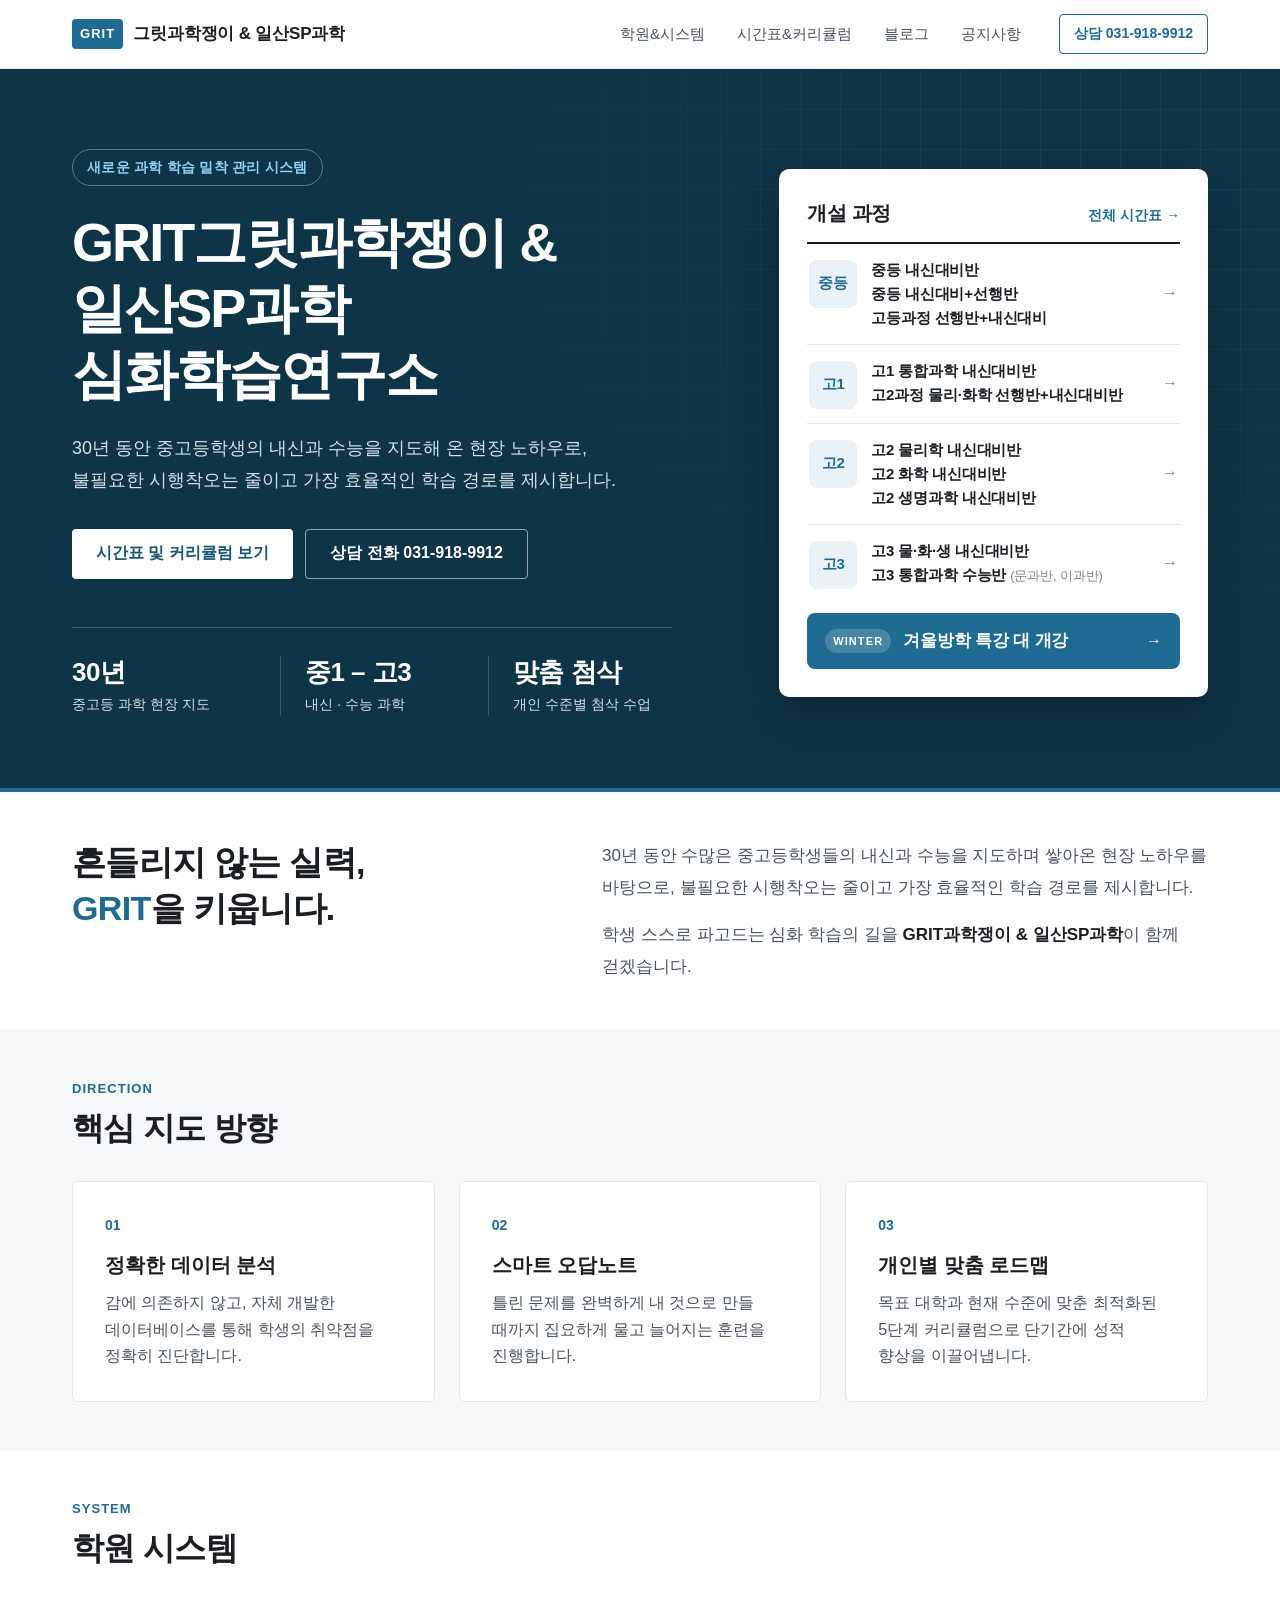
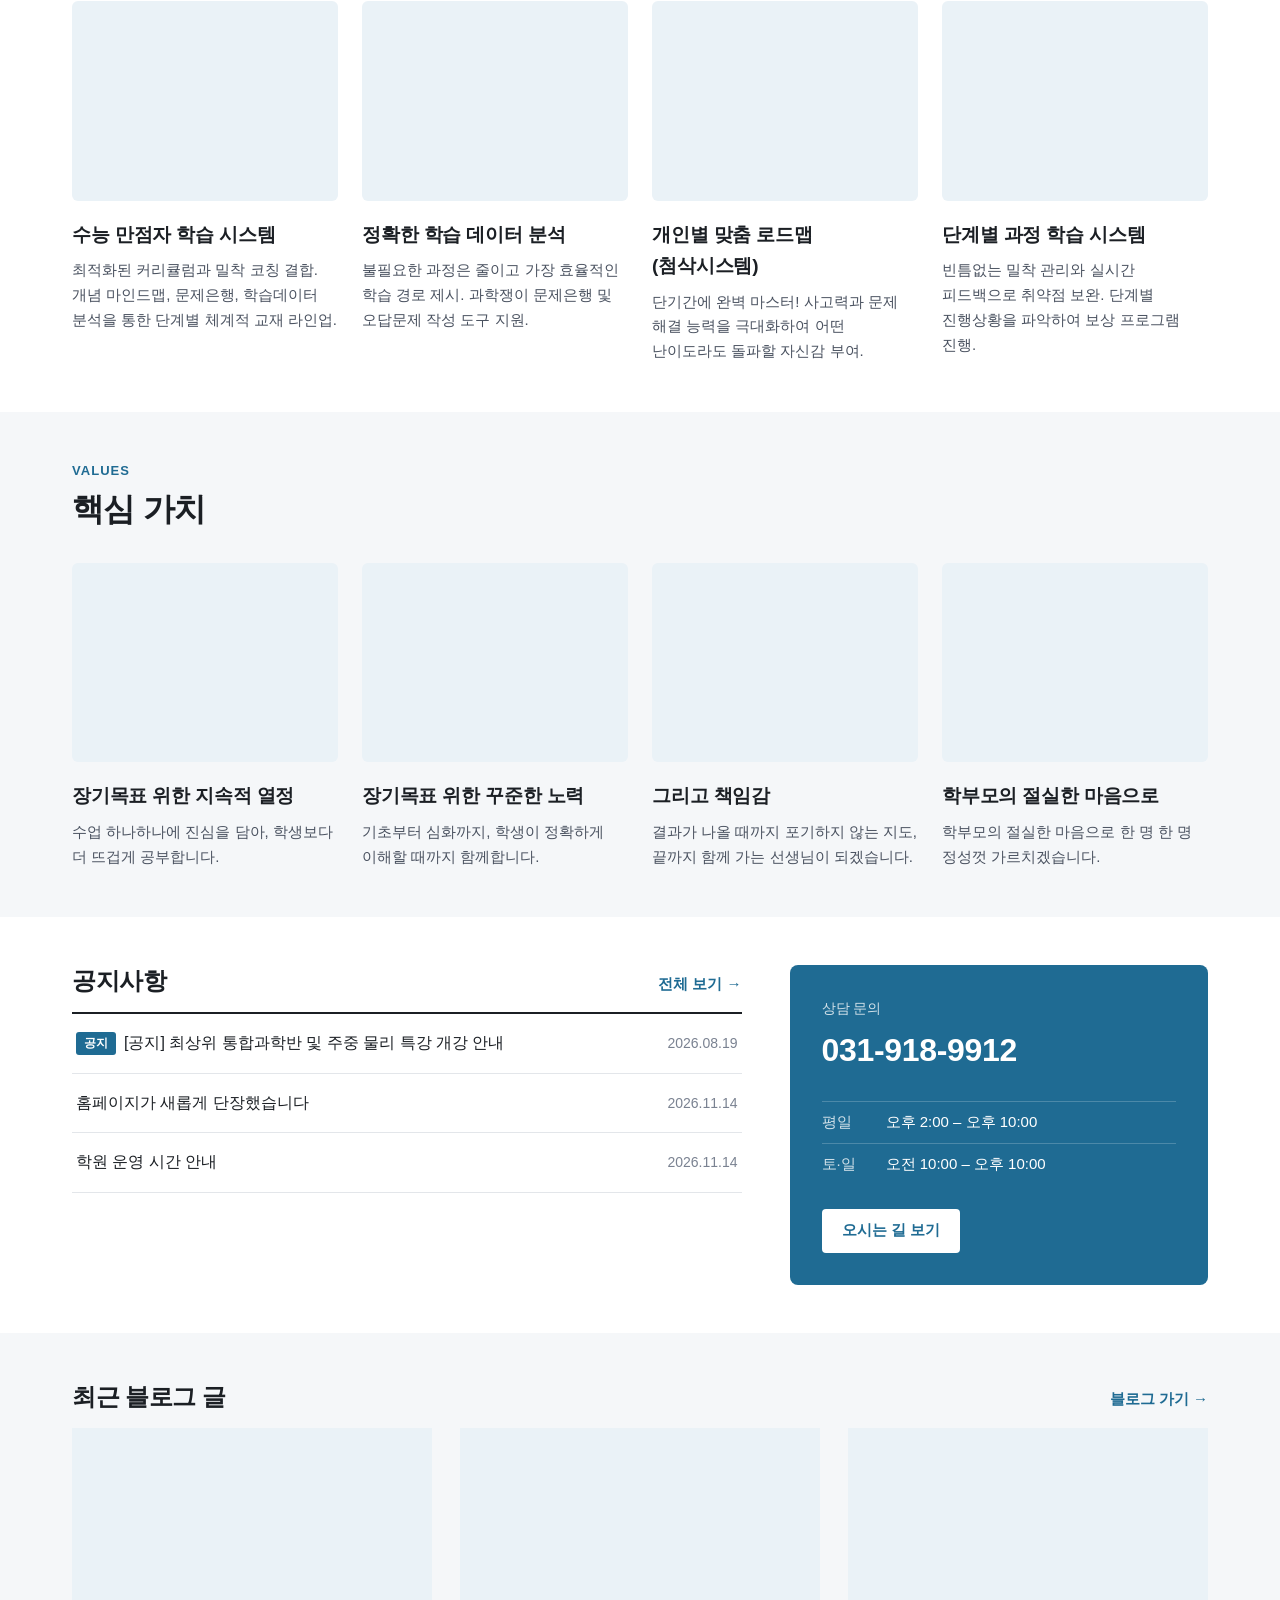
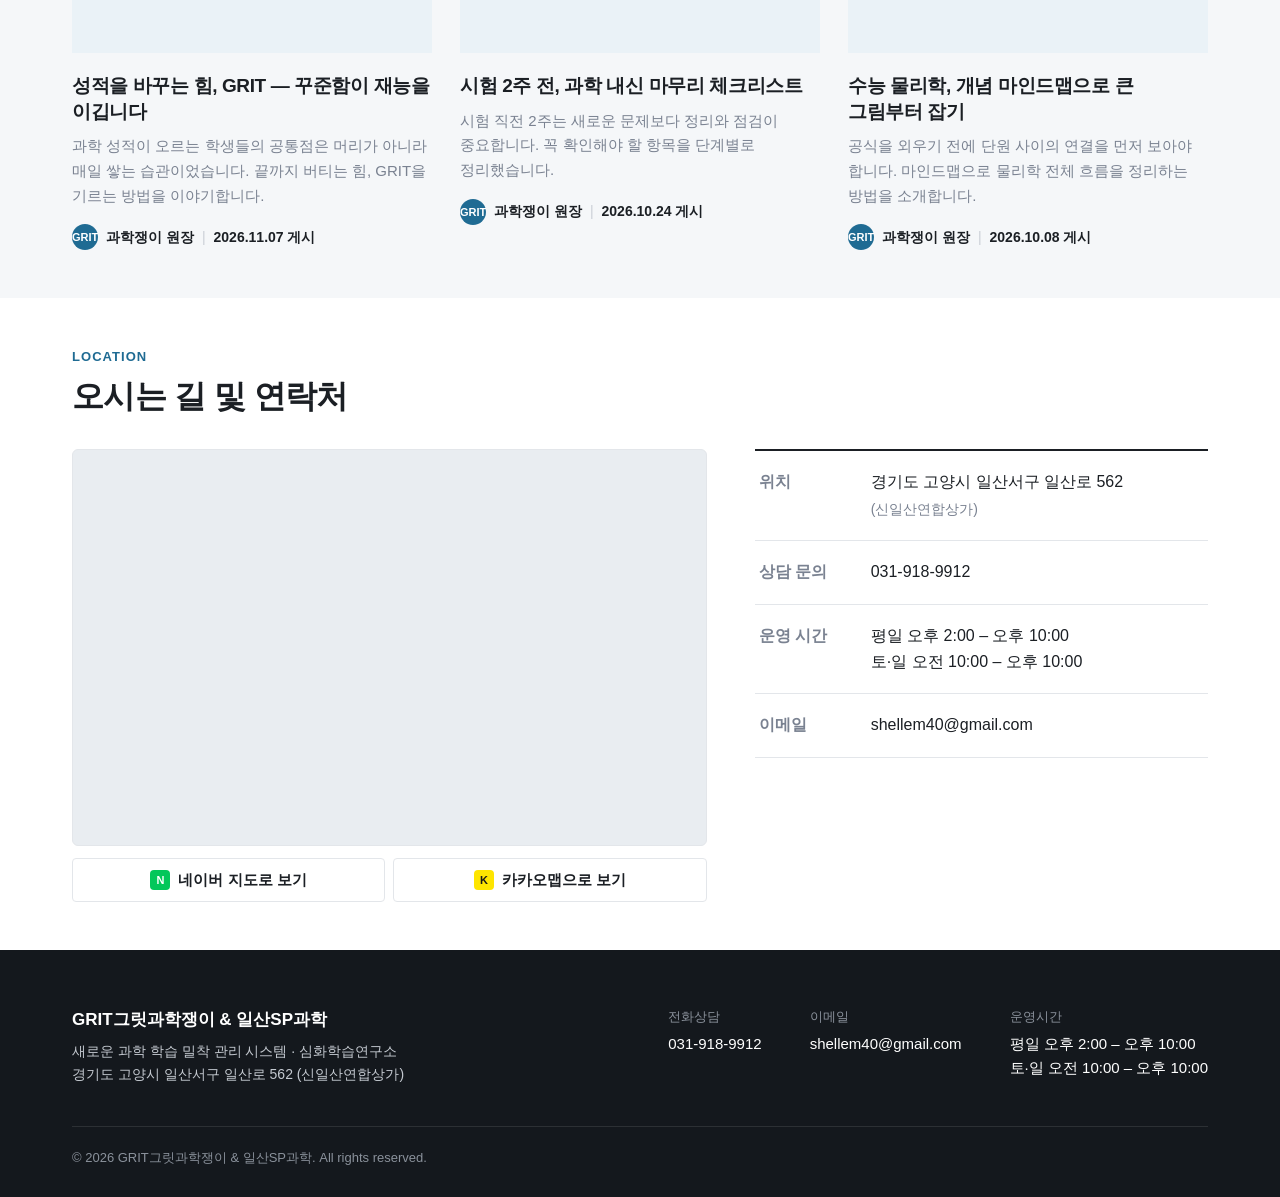
==== commit c71941ba: "Update index.html" ====
--- a/index.html
+++ b/index.html
@@ -4,10 +4,11 @@
   <meta charset="UTF-8">
   <meta name="viewport" content="width=device-width, initial-scale=1.0">
   <title>GRIT그릿과학쟁이 &amp; 일산SP과학심화학습연구소</title>
-  <meta name="description" content="새로운 과학 학습 밀착 관리 시스템 - 심화학습연구소">
+  <meta name="description" content="새로운 과학 학습 밀착 관리 시스템 - 심화학습연구소 · 경기도 고양시 일산서구 일산로 562 (신일산연합상가)">
   <link rel="stylesheet" href="https://cdn.jsdelivr.net/gh/orioncactus/pretendard@v1.3.9/dist/web/static/pretendard.min.css">
   <link rel="stylesheet" href="style.css">
   <link rel="stylesheet" href="home.css">
+  <link rel="stylesheet" href="location.css">
 </head>
 <body data-page="home">
   <header id="site-header"></header>
@@ -46,6 +47,44 @@
       </div>
     </section>
 
+    <!-- 학원 소개 (예전 학원&시스템 페이지에서 옮겨 옴) -->
+    <section class="section" id="intro">
+      <div class="container intro-split">
+        <p class="intro-quote">흔들리지 않는 실력,<br><em>GRIT</em>을 키웁니다.</p>
+        <div class="intro-text">
+          <p>30년 동안 수많은 중고등학생들의 내신과 수능을 지도하며 쌓아온 현장 노하우를 바탕으로, 불필요한 시행착오는 줄이고 가장 효율적인 학습 경로를 제시합니다.</p>
+          <p>학생 스스로 파고드는 심화 학습의 길을 <strong>GRIT과학쟁이 &amp; 일산SP과학</strong>이 함께 걷겠습니다.</p>
+        </div>
+      </div>
+    </section>
+
+    <!-- 핵심 지도 방향 (예전 학원&시스템 페이지에서 옮겨 옴) -->
+    <section class="section section-soft">
+      <div class="container">
+        <div class="section-head">
+          <p class="eyebrow">DIRECTION</p>
+          <h2 class="section-title">핵심 지도 방향</h2>
+        </div>
+        <div class="principles">
+          <article class="principle">
+            <span class="num">01</span>
+            <h3>정확한 데이터 분석</h3>
+            <p>감에 의존하지 않고, 자체 개발한 데이터베이스를 통해 학생의 취약점을 정확히 진단합니다.</p>
+          </article>
+          <article class="principle">
+            <span class="num">02</span>
+            <h3>스마트 오답노트</h3>
+            <p>틀린 문제를 완벽하게 내 것으로 만들 때까지 집요하게 물고 늘어지는 훈련을 진행합니다.</p>
+          </article>
+          <article class="principle">
+            <span class="num">03</span>
+            <h3>개인별 맞춤 로드맵</h3>
+            <p>목표 대학과 현재 수준에 맞춘 최적화된 5단계 커리큘럼으로 단기간에 성적 향상을 이끌어냅니다.</p>
+          </article>
+        </div>
+      </div>
+    </section>
+
     <section class="section">
       <div class="container">
         <div class="section-head">
@@ -124,7 +163,7 @@
             <div><dt>평일</dt><dd>오후 2:00 – 오후 10:00</dd></div>
             <div><dt>토·일</dt><dd>오전 10:00 – 오후 10:00</dd></div>
           </dl>
-          <a class="btn btn-light" href="about.html#location">오시는 길 보기</a>
+          <a class="btn btn-light" href="#location">오시는 길 보기</a>
         </aside>
       </div>
     </section>
@@ -136,6 +175,42 @@
           <a class="text-link" href="blog.html">블로그 가기 →</a>
         </div>
         <div class="post-grid cols-3" id="home-posts"></div>
+      </div>
+    </section>
+
+    <!-- 오시는 길 및 연락처 (예전 학원&시스템 페이지에서 옮겨 옴, 푸터 바로 위) -->
+    <section class="section" id="location">
+      <div class="container">
+        <div class="section-head">
+          <p class="eyebrow">LOCATION</p>
+          <h2 class="section-title">오시는 길 및 연락처</h2>
+        </div>
+        <div class="location">
+          <div class="map-wrap">
+            <div class="map-box has-map">
+              <iframe
+                title="학원 위치 지도: 경기도 고양시 일산서구 일산로 562 (신일산연합상가)"
+                src="https://maps.google.com/maps?q=%EA%B2%BD%EA%B8%B0%EB%8F%84%20%EA%B3%A0%EC%96%91%EC%8B%9C%20%EC%9D%BC%EC%82%B0%EC%84%9C%EA%B5%AC%20%EC%9D%BC%EC%82%B0%EB%A1%9C%20562&amp;z=17&amp;hl=ko&amp;output=embed"
+                loading="lazy"
+                referrerpolicy="no-referrer-when-downgrade"
+                allowfullscreen></iframe>
+            </div>
+            <div class="map-links">
+              <a class="btn map-btn" href="https://map.naver.com/p/search/%EA%B2%BD%EA%B8%B0%EB%8F%84%20%EA%B3%A0%EC%96%91%EC%8B%9C%20%EC%9D%BC%EC%82%B0%EC%84%9C%EA%B5%AC%20%EC%9D%BC%EC%82%B0%EB%A1%9C%20562" target="_blank" rel="noopener">
+                <span class="map-dot dot-naver" aria-hidden="true">N</span>네이버 지도로 보기
+              </a>
+              <a class="btn map-btn" href="https://map.kakao.com/link/search/%EA%B2%BD%EA%B8%B0%EB%8F%84%20%EA%B3%A0%EC%96%91%EC%8B%9C%20%EC%9D%BC%EC%82%B0%EC%84%9C%EA%B5%AC%20%EC%9D%BC%EC%82%B0%EB%A1%9C%20562" target="_blank" rel="noopener">
+                <span class="map-dot dot-kakao" aria-hidden="true">K</span>카카오맵으로 보기
+              </a>
+            </div>
+          </div>
+          <ul class="info-list">
+            <li><span>위치</span><p>경기도 고양시 일산서구 일산로 562<br><small class="addr-sub">(신일산연합상가)</small></p></li>
+            <li><span>상담 문의</span><p><a href="tel:0319189912">031-918-9912</a></p></li>
+            <li><span>운영 시간</span><p>평일 오후 2:00 – 오후 10:00<br>토·일 오전 10:00 – 오후 10:00</p></li>
+            <li><span>이메일</span><p><a href="mailto:shellem40@gmail.com">shellem40@gmail.com</a></p></li>
+          </ul>
+        </div>
       </div>
     </section>
   </main>
--- a/home.css
+++ b/home.css
@@ -0,0 +1,55 @@
+/* ===== 홈 타이틀: 개설 과정 카드 (반 이름 여러 줄) + 겨울방학 특강 배너 =====
+   색은 기존 카드와 같습니다. style.css 다음에 불러옵니다. */
+.course-list a { align-items: flex-start; padding: 14px 2px; }
+.course-list .course-tag { margin-top: 2px; }
+.course-list .course-arrow { align-self: center; }
+
+.course-body .course-line {
+  display: block;
+  font-size: 15px;
+  font-weight: 600;
+  line-height: 1.6;
+  letter-spacing: -.01em;
+  color: var(--c-text);
+  transition: color .15s;
+}
+.course-body .course-line .sub {
+  display: inline;
+  font-size: 13px;
+  font-weight: 500;
+  color: var(--c-muted);
+}
+.course-list a:hover .course-line { color: var(--c-primary); }
+
+/* 겨울방학 특강 배너 */
+.hero-winter {
+  display: flex;
+  align-items: center;
+  gap: 12px;
+  margin-top: 10px;
+  padding: 14px 18px;
+  border-radius: 8px;
+  background: var(--c-primary);
+  color: #fff;
+  transition: background-color .15s;
+}
+.hero-winter[hidden] { display: none; }
+.hero-winter:hover { background: var(--c-primary-dark); }
+.hw-label {
+  flex-shrink: 0;
+  padding: 3px 8px;
+  border-radius: 999px;
+  background: rgba(255, 255, 255, .18);
+  font-size: 11px;
+  font-weight: 700;
+  letter-spacing: .1em;
+}
+.hw-text { flex: 1; font-size: 17px; font-weight: 800; letter-spacing: -.01em; }
+.hw-arrow { flex-shrink: 0; transition: transform .15s; }
+.hero-winter:hover .hw-arrow { transform: translateX(3px); }
+
+@media (max-width: 640px) {
+  .course-body .course-line { font-size: 14px; }
+  .hero-winter { padding: 12px 14px; }
+  .hw-text { font-size: 16px; }
+}
--- a/location.css
+++ b/location.css
@@ -0,0 +1,34 @@
+/* ===== 학원&시스템: 오시는 길 (지도와 지도 앱 버튼) ===== */
+.map-wrap { display: grid; gap: 12px; }
+
+.map-box.has-map {
+  display: block;
+  overflow: hidden;
+  background: #e9edf1;
+  border: 1px solid var(--c-line);
+}
+.map-box.has-map iframe { display: block; }
+
+.map-links { display: flex; flex-wrap: wrap; gap: 8px; }
+.map-btn {
+  flex: 1 1 200px;
+  background: #fff;
+  border: 1px solid var(--c-line);
+  color: var(--c-text);
+}
+.map-btn:hover { border-color: var(--c-text); }
+
+.map-dot {
+  width: 20px; height: 20px; display: grid; place-items: center;
+  border-radius: 4px; font-size: 11px; font-weight: 800; line-height: 1;
+}
+.dot-naver { background: #03c75a; color: #fff; }
+.dot-kakao { background: #fee500; color: #191919; }
+
+.addr-sub { font-size: 14px; color: var(--c-muted); }
+
+/* 핸드폰: 지도를 조금 더 세로로 길게 */
+@media (max-width: 640px) {
+  .map-box.has-map { aspect-ratio: 4 / 3; }
+  .map-btn { flex-basis: 100%; }
+}
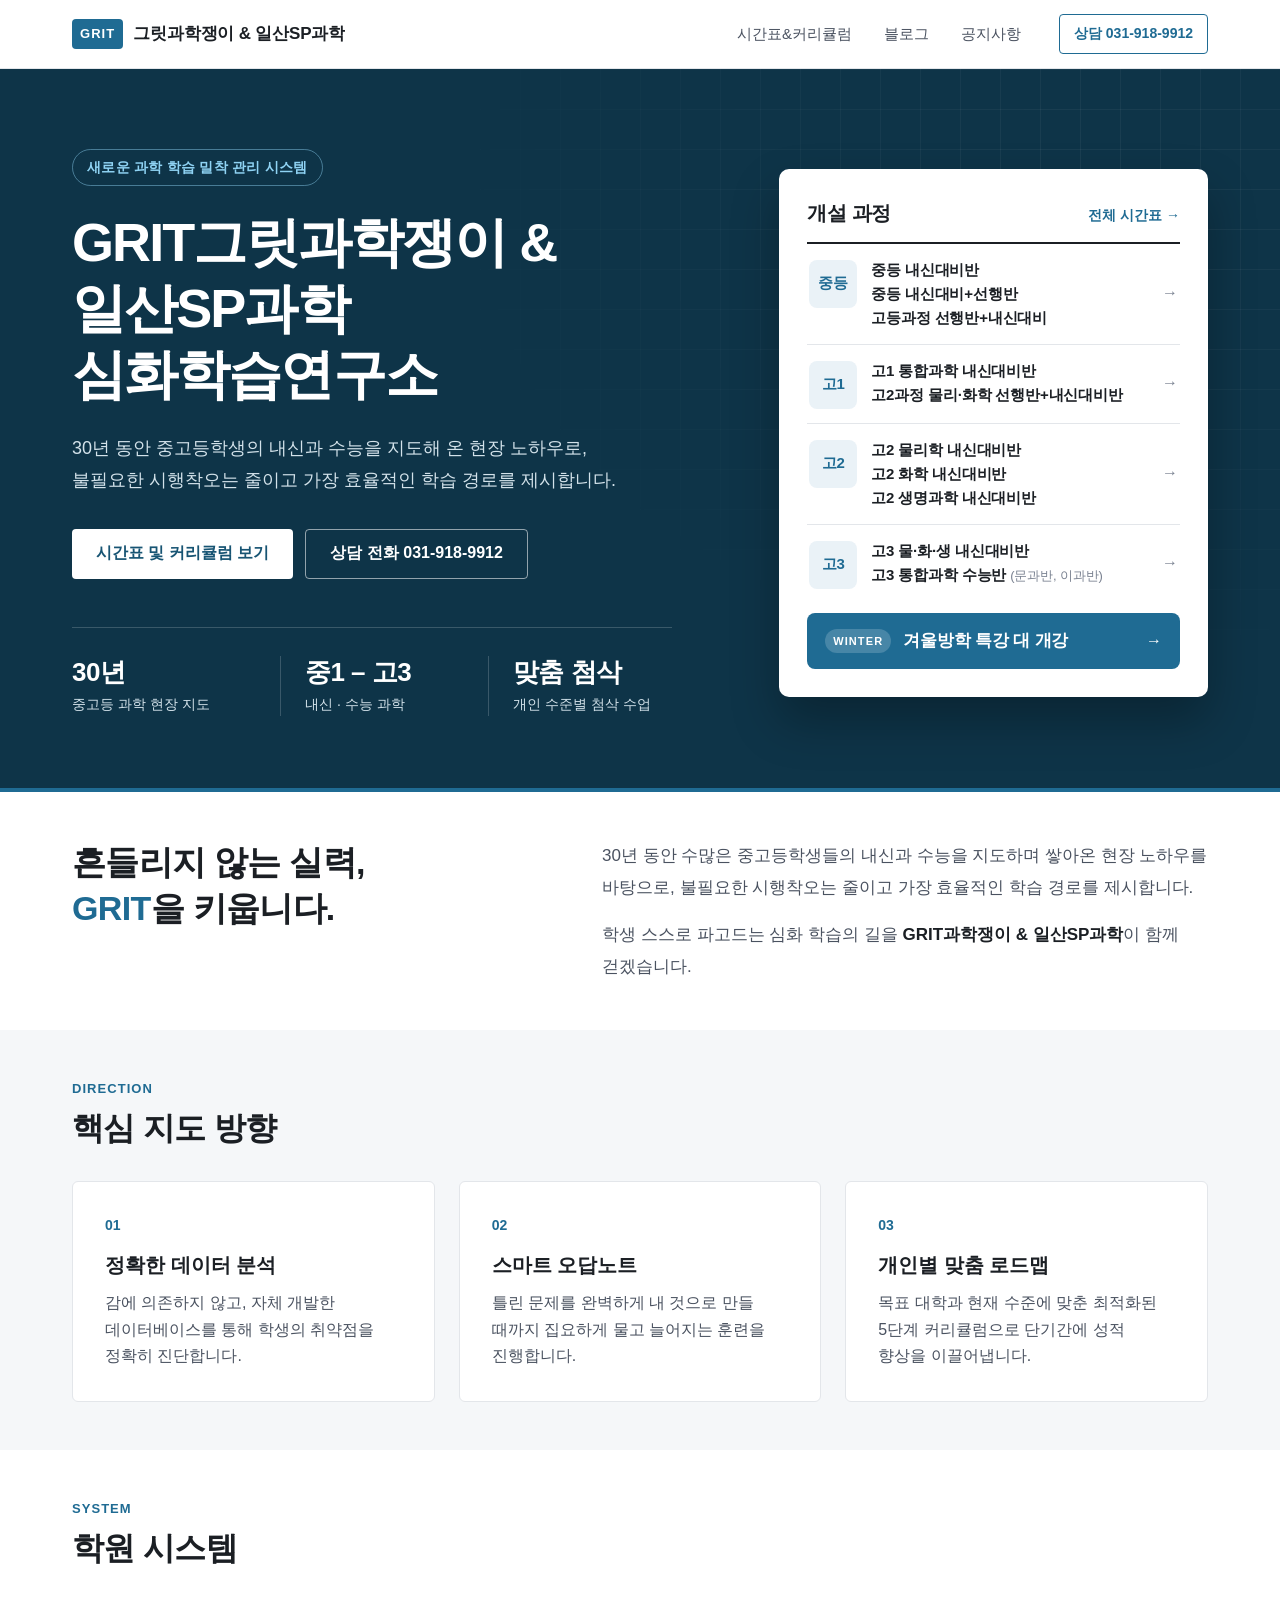
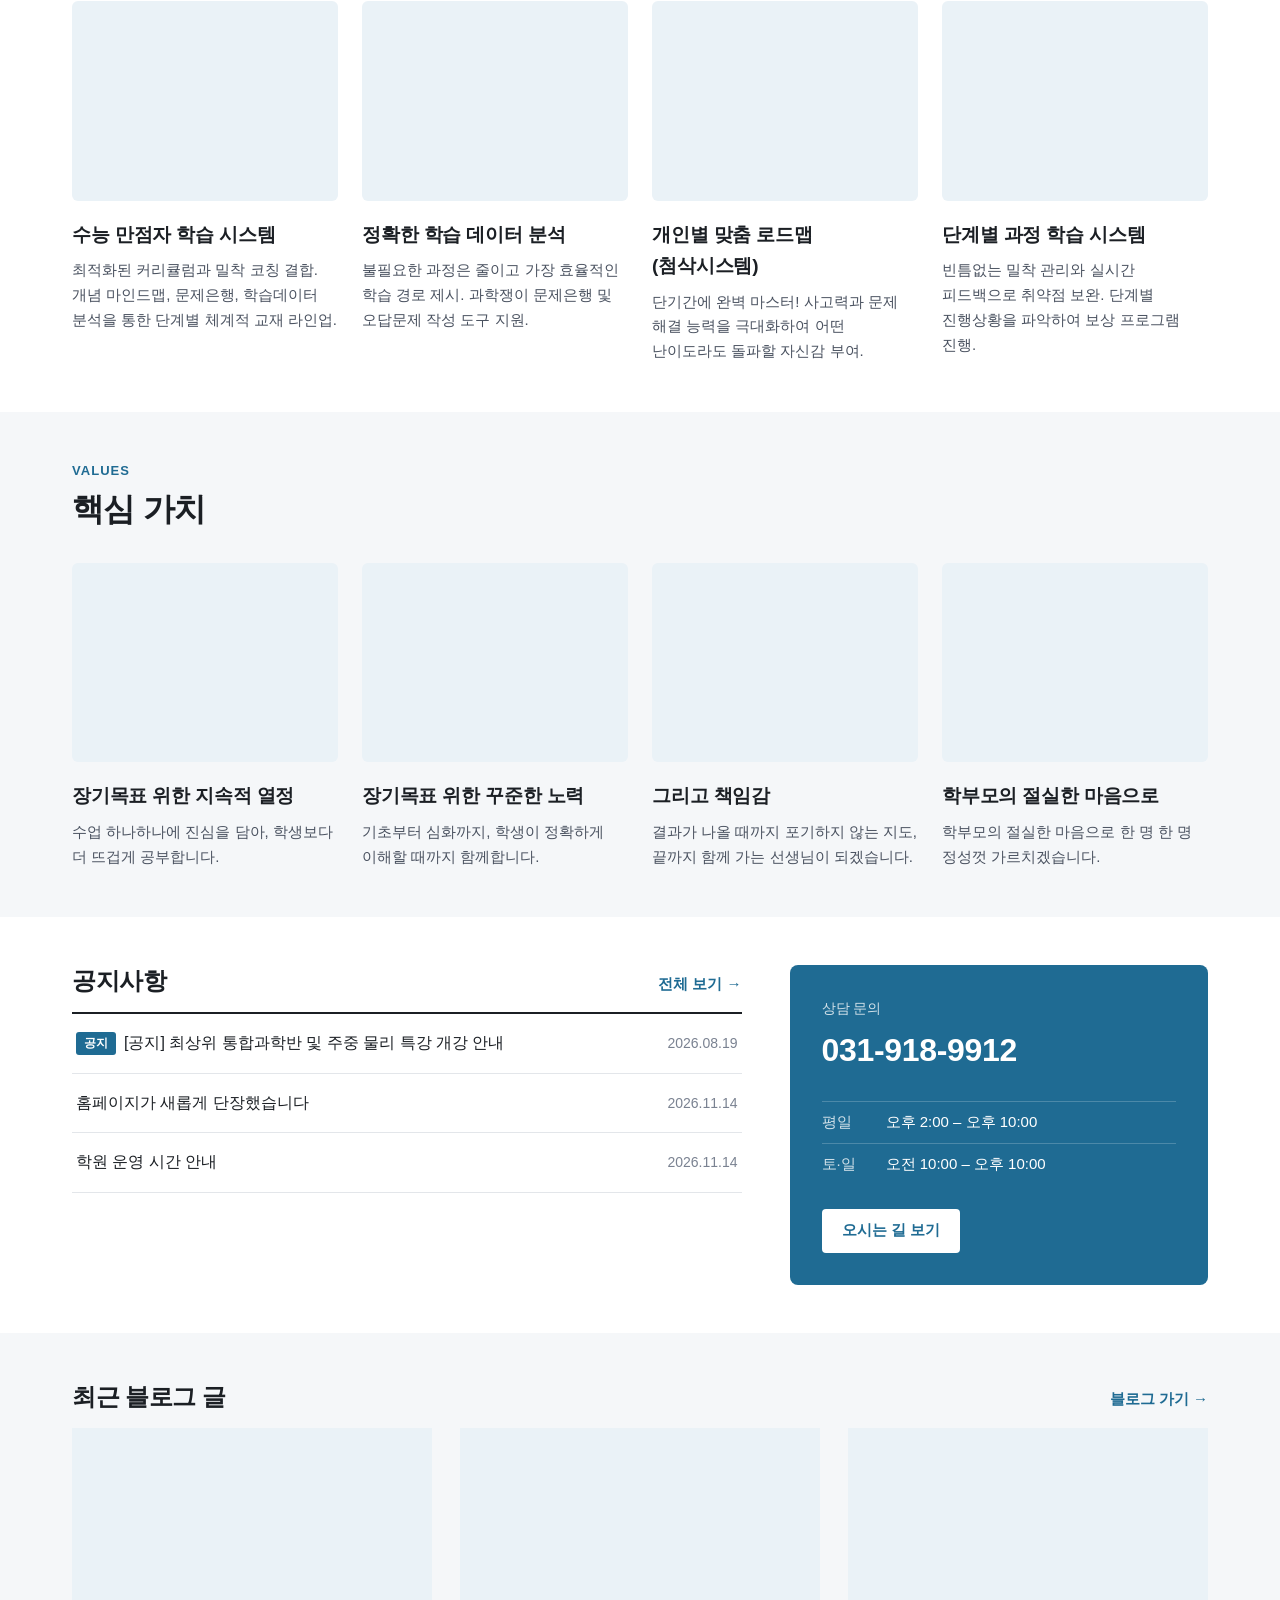
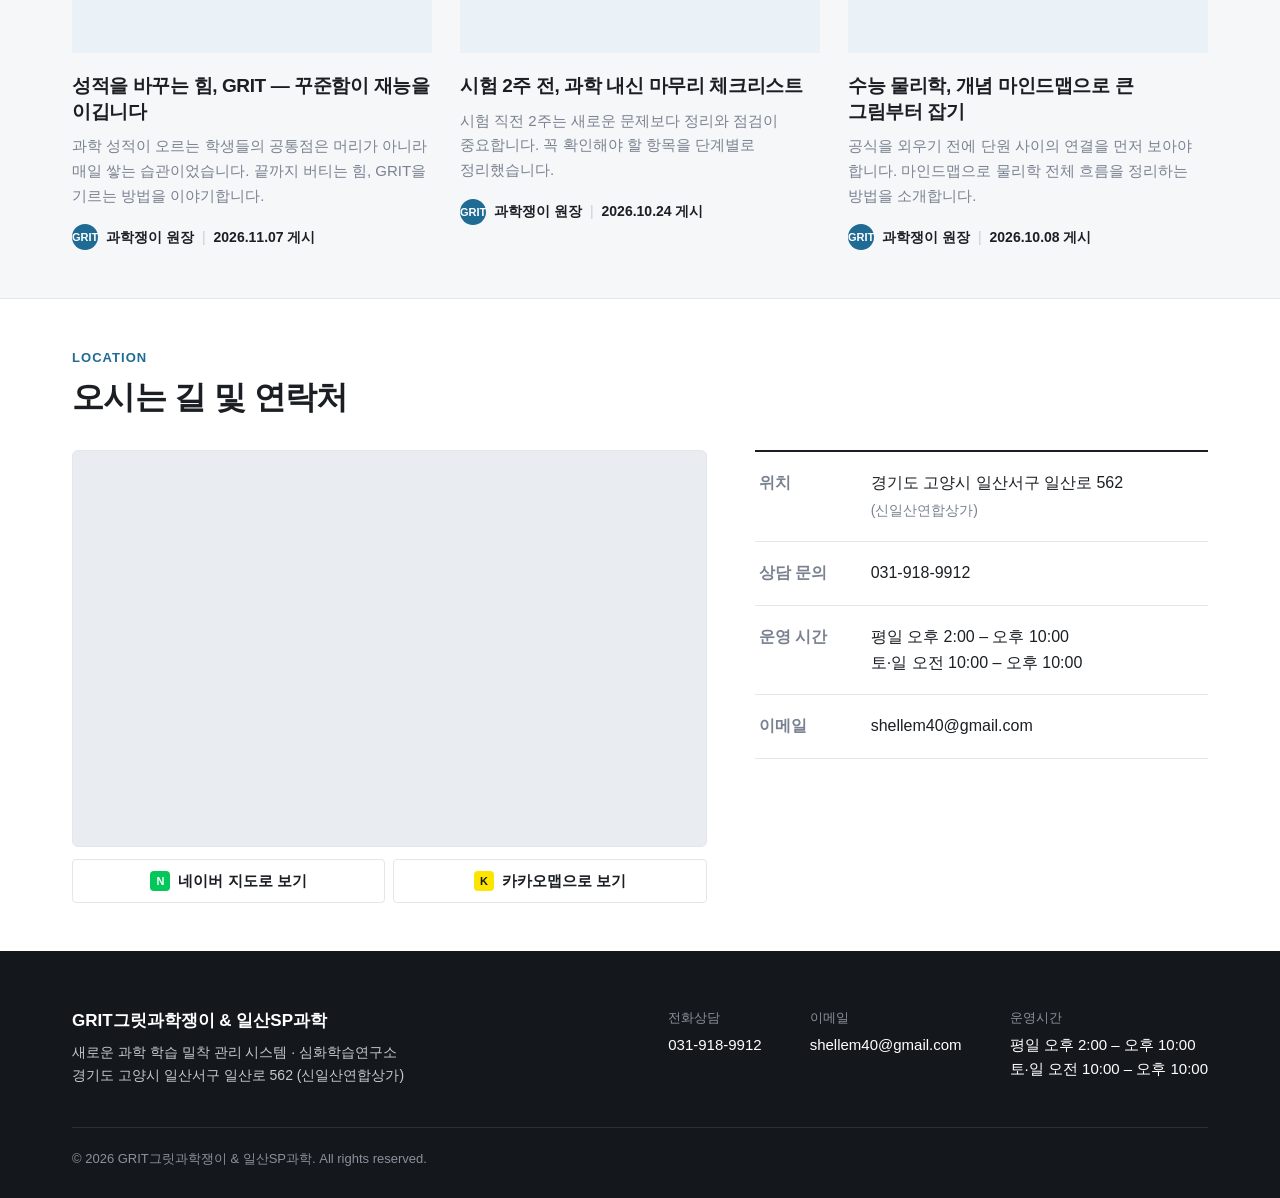
==== commit b97f6bad: "Update index.html" ====
--- a/index.html
+++ b/index.html
@@ -9,6 +9,8 @@
   <link rel="stylesheet" href="style.css">
   <link rel="stylesheet" href="home.css">
   <link rel="stylesheet" href="location.css">
+  <link rel="stylesheet" href="editor.css">
+  <script src="editor.js"></script>
 </head>
 <body data-page="home">
   <header id="site-header"></header>
@@ -17,17 +19,17 @@
     <section class="hero">
       <div class="container hero-inner">
         <div class="hero-text">
-          <p class="eyebrow">새로운 과학 학습 밀착 관리 시스템</p>
-          <h1>GRIT그릿과학쟁이 &amp;<br>일산SP과학 심화학습연구소</h1>
-          <p class="lead">30년 동안 중고등학생의 내신과 수능을 지도해 온 현장 노하우로, 불필요한 시행착오는 줄이고 가장 효율적인 학습 경로를 제시합니다.</p>
+          <p class="eyebrow" data-edit="hero-eyebrow">새로운 과학 학습 밀착 관리 시스템</p>
+          <h1 data-edit="hero-title">GRIT그릿과학쟁이 &amp;<br>일산SP과학 심화학습연구소</h1>
+          <p class="lead" data-edit="hero-lead">30년 동안 중고등학생의 내신과 수능을 지도해 온 현장 노하우로, 불필요한 시행착오는 줄이고 가장 효율적인 학습 경로를 제시합니다.</p>
           <div class="btn-row">
             <a class="btn btn-primary" href="schedule.html">시간표 및 커리큘럼 보기</a>
             <a class="btn btn-outline" href="tel:0319189912">상담 전화 031-918-9912</a>
           </div>
           <ul class="hero-stats">
-            <li><strong>30년</strong><span>중고등 과학 현장 지도</span></li>
-            <li><strong>중1 – 고3</strong><span>내신 · 수능 과학</span></li>
-            <li><strong>맞춤 첨삭</strong><span>개인 수준별 첨삭 수업</span></li>
+            <li><strong data-edit="stat1-num">30년</strong><span data-edit="stat1-text">중고등 과학 현장 지도</span></li>
+            <li><strong data-edit="stat2-num">중1 – 고3</strong><span data-edit="stat2-text">내신 · 수능 과학</span></li>
+            <li><strong data-edit="stat3-num">맞춤 첨삭</strong><span data-edit="stat3-text">개인 수준별 첨삭 수업</span></li>
           </ul>
         </div>
 
@@ -47,39 +49,39 @@
       </div>
     </section>
 
-    <!-- 학원 소개 (예전 학원&시스템 페이지에서 옮겨 옴) -->
+    <!-- 학원 소개 -->
     <section class="section" id="intro">
       <div class="container intro-split">
-        <p class="intro-quote">흔들리지 않는 실력,<br><em>GRIT</em>을 키웁니다.</p>
+        <p class="intro-quote" data-edit="intro-quote">흔들리지 않는 실력,<br><em>GRIT</em>을 키웁니다.</p>
         <div class="intro-text">
-          <p>30년 동안 수많은 중고등학생들의 내신과 수능을 지도하며 쌓아온 현장 노하우를 바탕으로, 불필요한 시행착오는 줄이고 가장 효율적인 학습 경로를 제시합니다.</p>
-          <p>학생 스스로 파고드는 심화 학습의 길을 <strong>GRIT과학쟁이 &amp; 일산SP과학</strong>이 함께 걷겠습니다.</p>
-        </div>
-      </div>
-    </section>
-
-    <!-- 핵심 지도 방향 (예전 학원&시스템 페이지에서 옮겨 옴) -->
+          <p data-edit="intro-p1">30년 동안 수많은 중고등학생들의 내신과 수능을 지도하며 쌓아온 현장 노하우를 바탕으로, 불필요한 시행착오는 줄이고 가장 효율적인 학습 경로를 제시합니다.</p>
+          <p data-edit="intro-p2">학생 스스로 파고드는 심화 학습의 길을 <strong>GRIT과학쟁이 &amp; 일산SP과학</strong>이 함께 걷겠습니다.</p>
+        </div>
+      </div>
+    </section>
+
+    <!-- 핵심 지도 방향 -->
     <section class="section section-soft">
       <div class="container">
         <div class="section-head">
           <p class="eyebrow">DIRECTION</p>
-          <h2 class="section-title">핵심 지도 방향</h2>
+          <h2 class="section-title" data-edit="dir-title">핵심 지도 방향</h2>
         </div>
         <div class="principles">
           <article class="principle">
             <span class="num">01</span>
-            <h3>정확한 데이터 분석</h3>
-            <p>감에 의존하지 않고, 자체 개발한 데이터베이스를 통해 학생의 취약점을 정확히 진단합니다.</p>
+            <h3 data-edit="dir1-title">정확한 데이터 분석</h3>
+            <p data-edit="dir1-text">감에 의존하지 않고, 자체 개발한 데이터베이스를 통해 학생의 취약점을 정확히 진단합니다.</p>
           </article>
           <article class="principle">
             <span class="num">02</span>
-            <h3>스마트 오답노트</h3>
-            <p>틀린 문제를 완벽하게 내 것으로 만들 때까지 집요하게 물고 늘어지는 훈련을 진행합니다.</p>
+            <h3 data-edit="dir2-title">스마트 오답노트</h3>
+            <p data-edit="dir2-text">틀린 문제를 완벽하게 내 것으로 만들 때까지 집요하게 물고 늘어지는 훈련을 진행합니다.</p>
           </article>
           <article class="principle">
             <span class="num">03</span>
-            <h3>개인별 맞춤 로드맵</h3>
-            <p>목표 대학과 현재 수준에 맞춘 최적화된 5단계 커리큘럼으로 단기간에 성적 향상을 이끌어냅니다.</p>
+            <h3 data-edit="dir3-title">개인별 맞춤 로드맵</h3>
+            <p data-edit="dir3-text">목표 대학과 현재 수준에 맞춘 최적화된 5단계 커리큘럼으로 단기간에 성적 향상을 이끌어냅니다.</p>
           </article>
         </div>
       </div>
@@ -89,28 +91,28 @@
       <div class="container">
         <div class="section-head">
           <p class="eyebrow">SYSTEM</p>
-          <h2 class="section-title">학원 시스템</h2>
+          <h2 class="section-title" data-edit="sys-title">학원 시스템</h2>
         </div>
         <div class="grid-4">
           <article class="feature-card">
             <div class="media"><img src="https://shellem40-pixel.github.io/gritscience/assets/images/HOME_photo1.png" alt="" loading="lazy"></div>
-            <h3>수능 만점자 학습 시스템</h3>
-            <p>최적화된 커리큘럼과 밀착 코칭 결합. 개념 마인드맵, 문제은행, 학습데이터 분석을 통한 단계별 체계적 교재 라인업.</p>
+            <h3 data-edit="sys1-title">수능 만점자 학습 시스템</h3>
+            <p data-edit="sys1-text">최적화된 커리큘럼과 밀착 코칭 결합. 개념 마인드맵, 문제은행, 학습데이터 분석을 통한 단계별 체계적 교재 라인업.</p>
           </article>
           <article class="feature-card">
             <div class="media"><img src="https://shellem40-pixel.github.io/gritscience/assets/images/HOME_photo2.png" alt="" loading="lazy"></div>
-            <h3>정확한 학습 데이터 분석</h3>
-            <p>불필요한 과정은 줄이고 가장 효율적인 학습 경로 제시. 과학쟁이 문제은행 및 오답문제 작성 도구 지원.</p>
+            <h3 data-edit="sys2-title">정확한 학습 데이터 분석</h3>
+            <p data-edit="sys2-text">불필요한 과정은 줄이고 가장 효율적인 학습 경로 제시. 과학쟁이 문제은행 및 오답문제 작성 도구 지원.</p>
           </article>
           <article class="feature-card">
             <div class="media"><img src="https://shellem40-pixel.github.io/gritscience/assets/images/HOME_photo3.png" alt="" loading="lazy"></div>
-            <h3>개인별 맞춤 로드맵 (첨삭시스템)</h3>
-            <p>단기간에 완벽 마스터! 사고력과 문제 해결 능력을 극대화하여 어떤 난이도라도 돌파할 자신감 부여.</p>
+            <h3 data-edit="sys3-title">개인별 맞춤 로드맵 (첨삭시스템)</h3>
+            <p data-edit="sys3-text">단기간에 완벽 마스터! 사고력과 문제 해결 능력을 극대화하여 어떤 난이도라도 돌파할 자신감 부여.</p>
           </article>
           <article class="feature-card">
             <div class="media"><img src="https://shellem40-pixel.github.io/gritscience/assets/images/HOME_photo4.png" alt="" loading="lazy"></div>
-            <h3>단계별 과정 학습 시스템</h3>
-            <p>빈틈없는 밀착 관리와 실시간 피드백으로 취약점 보완. 단계별 진행상황을 파악하여 보상 프로그램 진행.</p>
+            <h3 data-edit="sys4-title">단계별 과정 학습 시스템</h3>
+            <p data-edit="sys4-text">빈틈없는 밀착 관리와 실시간 피드백으로 취약점 보완. 단계별 진행상황을 파악하여 보상 프로그램 진행.</p>
           </article>
         </div>
       </div>
@@ -120,28 +122,28 @@
       <div class="container">
         <div class="section-head">
           <p class="eyebrow">VALUES</p>
-          <h2 class="section-title">핵심 가치</h2>
+          <h2 class="section-title" data-edit="val-title">핵심 가치</h2>
         </div>
         <div class="grid-4">
           <article class="feature-card">
             <div class="media"><img src="https://shellem40-pixel.github.io/gritscience/assets/images/HOME_photo5.png" alt="" loading="lazy"></div>
-            <h3>장기목표 위한 지속적 열정</h3>
-            <p>수업 하나하나에 진심을 담아, 학생보다 더 뜨겁게 공부합니다.</p>
+            <h3 data-edit="val1-title">장기목표 위한 지속적 열정</h3>
+            <p data-edit="val1-text">수업 하나하나에 진심을 담아, 학생보다 더 뜨겁게 공부합니다.</p>
           </article>
           <article class="feature-card">
             <div class="media"><img src="https://shellem40-pixel.github.io/gritscience/assets/images/HOME_photo6.png" alt="" loading="lazy"></div>
-            <h3>장기목표 위한 꾸준한 노력</h3>
-            <p>기초부터 심화까지, 학생이 정확하게 이해할 때까지 함께합니다.</p>
+            <h3 data-edit="val2-title">장기목표 위한 꾸준한 노력</h3>
+            <p data-edit="val2-text">기초부터 심화까지, 학생이 정확하게 이해할 때까지 함께합니다.</p>
           </article>
           <article class="feature-card">
             <div class="media"><img src="https://shellem40-pixel.github.io/gritscience/assets/images/HOME_photo7.png" alt="" loading="lazy"></div>
-            <h3>그리고 책임감</h3>
-            <p>결과가 나올 때까지 포기하지 않는 지도, 끝까지 함께 가는 선생님이 되겠습니다.</p>
+            <h3 data-edit="val3-title">그리고 책임감</h3>
+            <p data-edit="val3-text">결과가 나올 때까지 포기하지 않는 지도, 끝까지 함께 가는 선생님이 되겠습니다.</p>
           </article>
           <article class="feature-card">
             <div class="media"><img src="https://shellem40-pixel.github.io/gritscience/assets/images/HOME_photo8.png" alt="" loading="lazy"></div>
-            <h3>학부모의 절실한 마음으로</h3>
-            <p>학부모의 절실한 마음으로 한 명 한 명 정성껏 가르치겠습니다.</p>
+            <h3 data-edit="val4-title">학부모의 절실한 마음으로</h3>
+            <p data-edit="val4-text">학부모의 절실한 마음으로 한 명 한 명 정성껏 가르치겠습니다.</p>
           </article>
         </div>
       </div>
@@ -157,11 +159,11 @@
           <ul class="mini-list" id="home-notices"></ul>
         </div>
         <aside class="contact-card">
-          <p class="contact-label">상담 문의</p>
-          <a class="contact-phone" href="tel:0319189912">031-918-9912</a>
+          <p class="contact-label" data-edit="contact-label">상담 문의</p>
+          <a class="contact-phone" href="tel:0319189912" data-edit="contact-phone">031-918-9912</a>
           <dl class="contact-hours">
-            <div><dt>평일</dt><dd>오후 2:00 – 오후 10:00</dd></div>
-            <div><dt>토·일</dt><dd>오전 10:00 – 오후 10:00</dd></div>
+            <div><dt>평일</dt><dd data-edit="contact-weekday">오후 2:00 – 오후 10:00</dd></div>
+            <div><dt>토·일</dt><dd data-edit="contact-weekend">오전 10:00 – 오후 10:00</dd></div>
           </dl>
           <a class="btn btn-light" href="#location">오시는 길 보기</a>
         </aside>
@@ -178,12 +180,12 @@
       </div>
     </section>
 
-    <!-- 오시는 길 및 연락처 (예전 학원&시스템 페이지에서 옮겨 옴, 푸터 바로 위) -->
+    <!-- 오시는 길 및 연락처 (푸터 바로 위) -->
     <section class="section" id="location">
       <div class="container">
         <div class="section-head">
           <p class="eyebrow">LOCATION</p>
-          <h2 class="section-title">오시는 길 및 연락처</h2>
+          <h2 class="section-title" data-edit="loc-title">오시는 길 및 연락처</h2>
         </div>
         <div class="location">
           <div class="map-wrap">
@@ -205,10 +207,10 @@
             </div>
           </div>
           <ul class="info-list">
-            <li><span>위치</span><p>경기도 고양시 일산서구 일산로 562<br><small class="addr-sub">(신일산연합상가)</small></p></li>
-            <li><span>상담 문의</span><p><a href="tel:0319189912">031-918-9912</a></p></li>
-            <li><span>운영 시간</span><p>평일 오후 2:00 – 오후 10:00<br>토·일 오전 10:00 – 오후 10:00</p></li>
-            <li><span>이메일</span><p><a href="mailto:shellem40@gmail.com">shellem40@gmail.com</a></p></li>
+            <li><span>위치</span><p data-edit="loc-address">경기도 고양시 일산서구 일산로 562<br><small class="addr-sub">(신일산연합상가)</small></p></li>
+            <li><span>상담 문의</span><p data-edit="loc-phone"><a href="tel:0319189912">031-918-9912</a></p></li>
+            <li><span>운영 시간</span><p data-edit="loc-hours">평일 오후 2:00 – 오후 10:00<br>토·일 오전 10:00 – 오후 10:00</p></li>
+            <li><span>이메일</span><p data-edit="loc-email"><a href="mailto:shellem40@gmail.com">shellem40@gmail.com</a></p></li>
           </ul>
         </div>
       </div>
--- a/location.css
+++ b/location.css
@@ -1,4 +1,4 @@
-/* ===== 학원&시스템: 오시는 길 (지도와 지도 앱 버튼) ===== */
+/* ===== 홈: 오시는 길 (지도와 지도 앱 버튼) ===== */
 .map-wrap { display: grid; gap: 12px; }
 
 .map-box.has-map {
@@ -27,6 +27,9 @@
 
 .addr-sub { font-size: 14px; color: var(--c-muted); }
 
+/* 홈 맨 아래 오시는 길: 푸터와 자연스럽게 이어지도록 위쪽에 얇은 선 */
+body[data-page="home"] #location { border-top: 1px solid var(--c-line); }
+
 /* 핸드폰: 지도를 조금 더 세로로 길게 */
 @media (max-width: 640px) {
   .map-box.has-map { aspect-ratio: 4 / 3; }
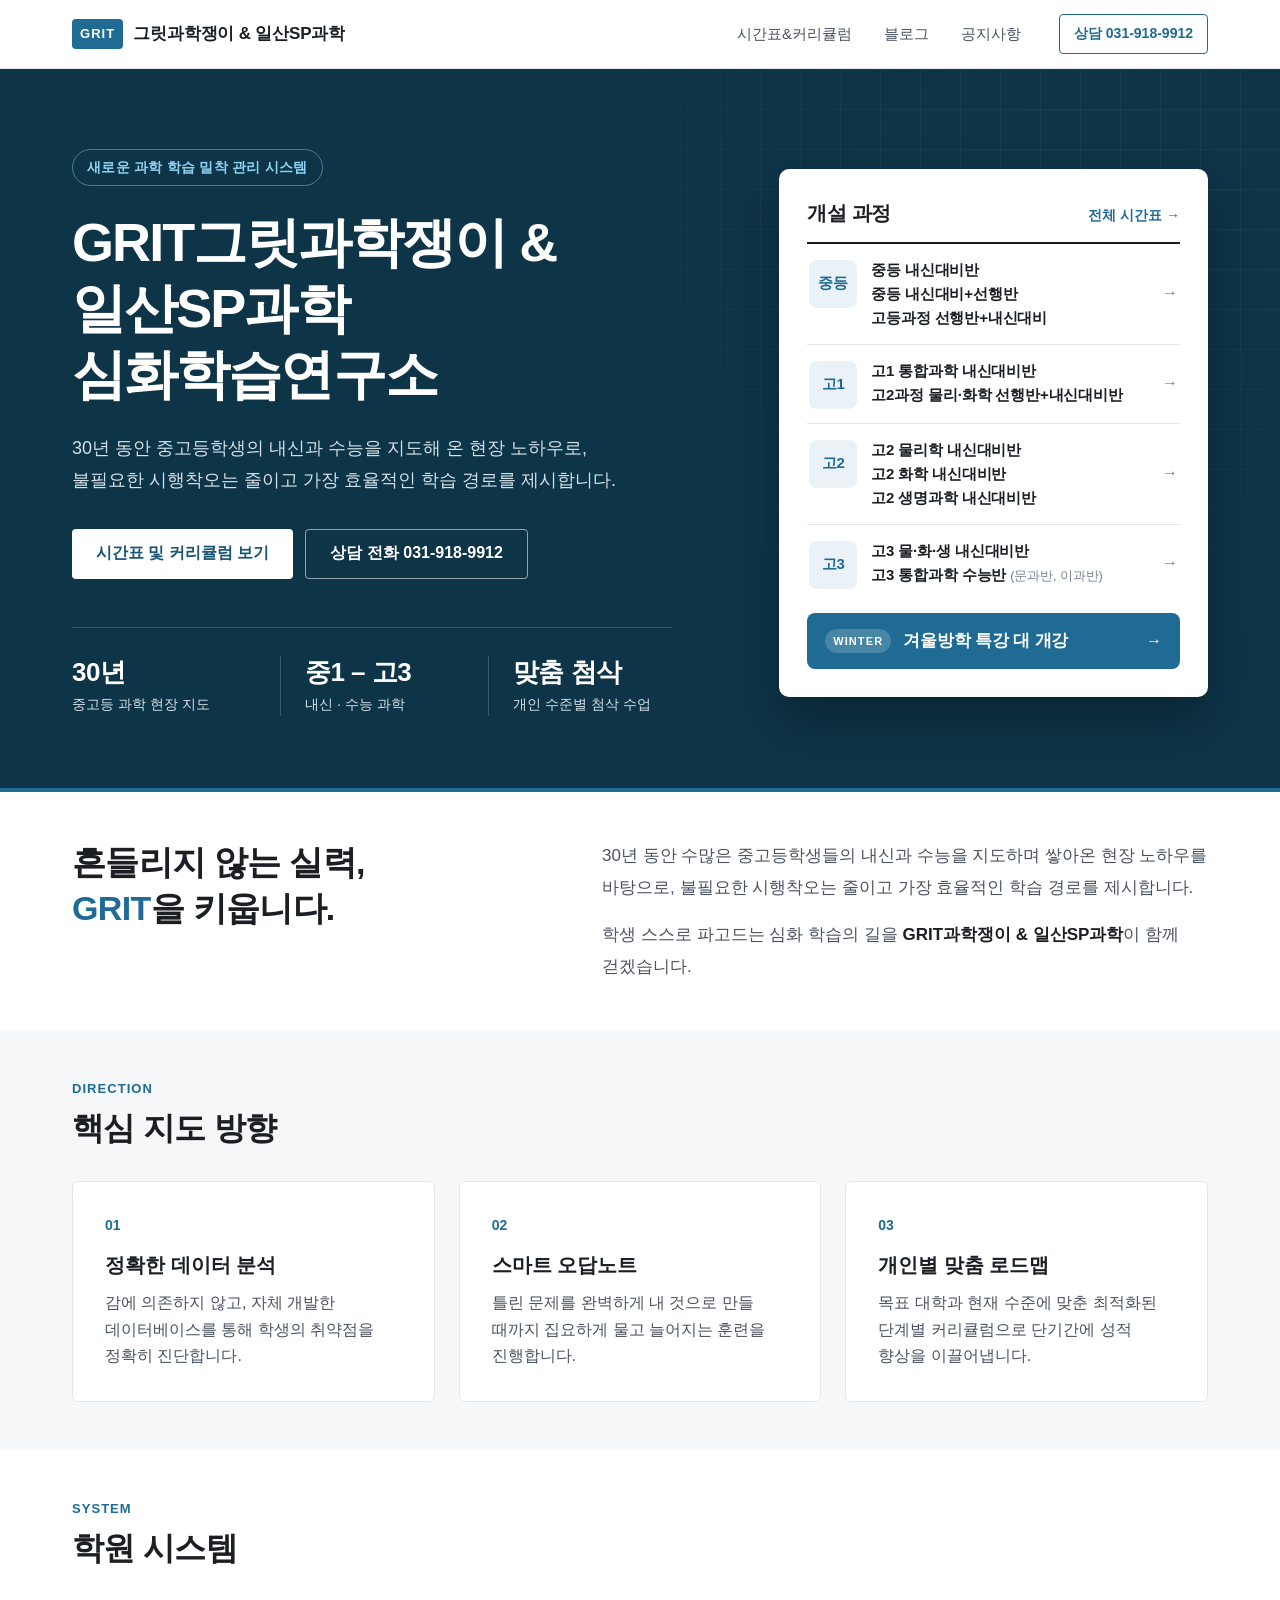
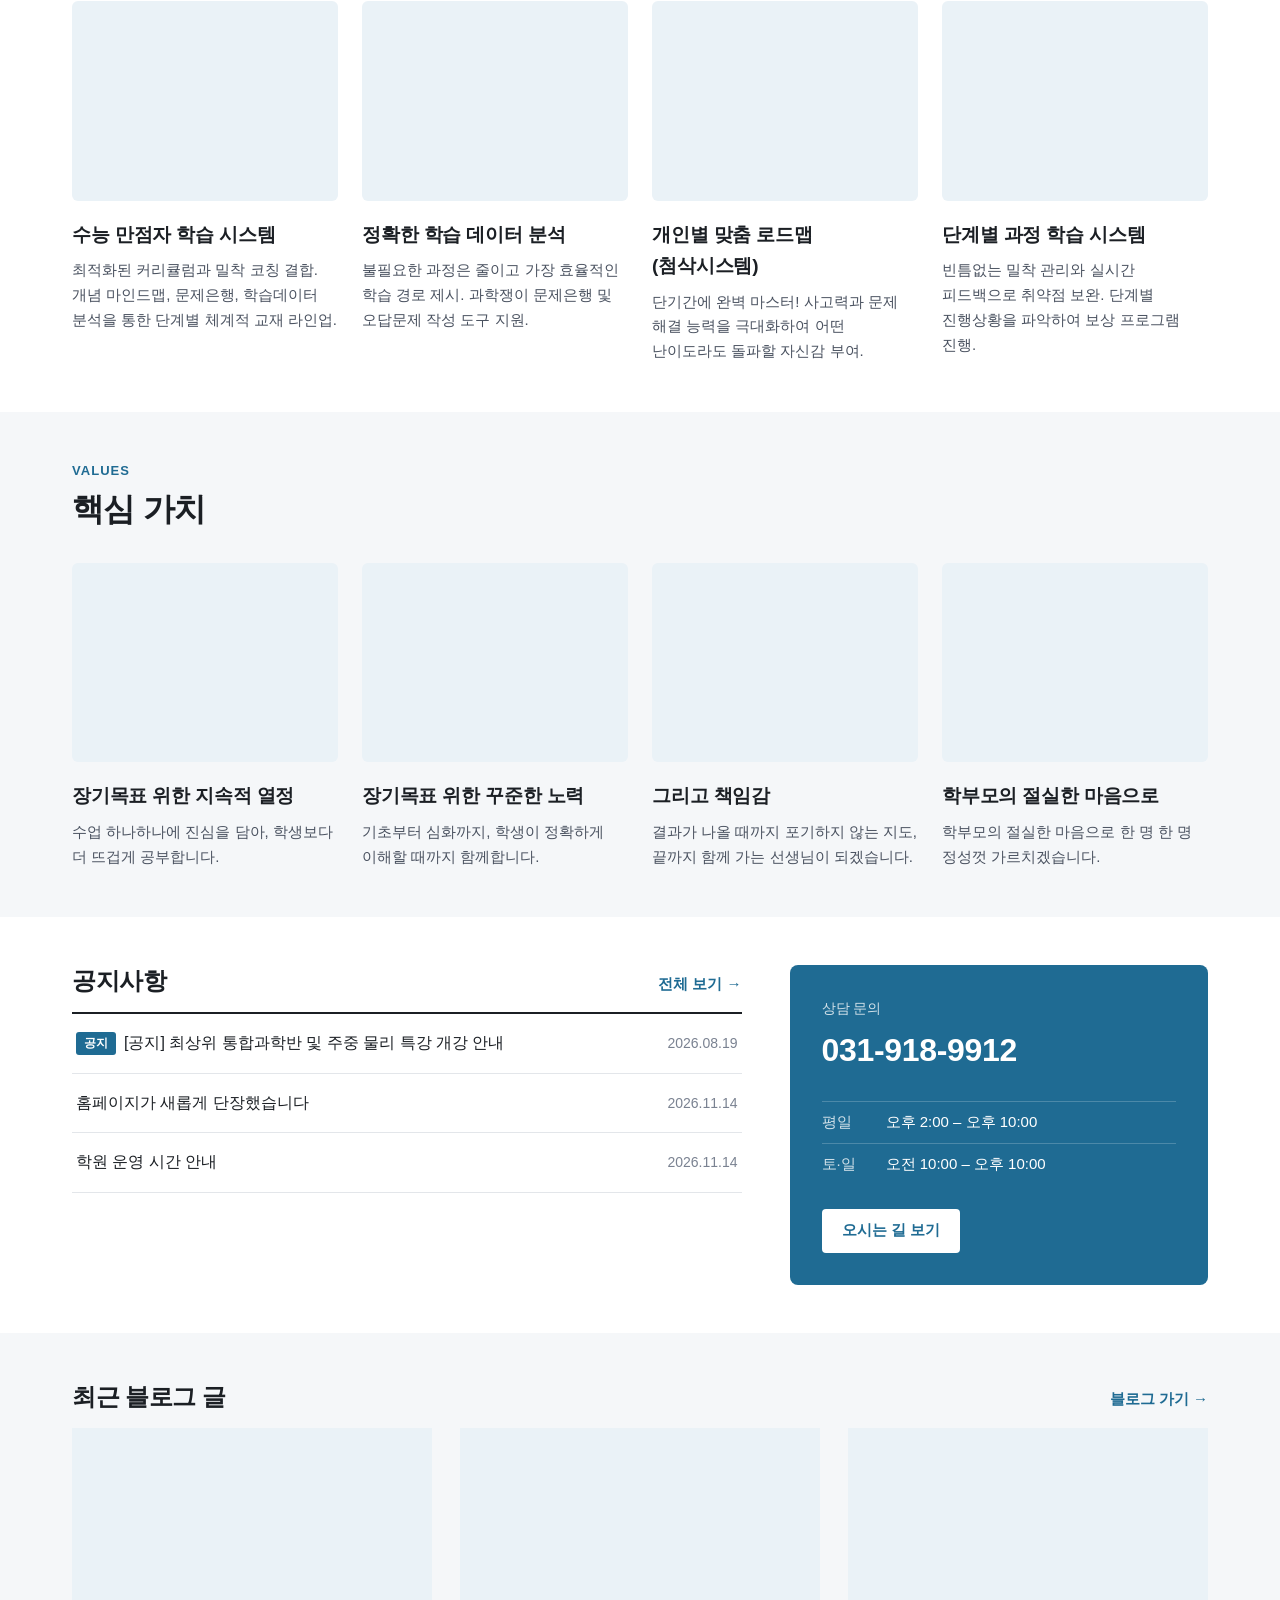
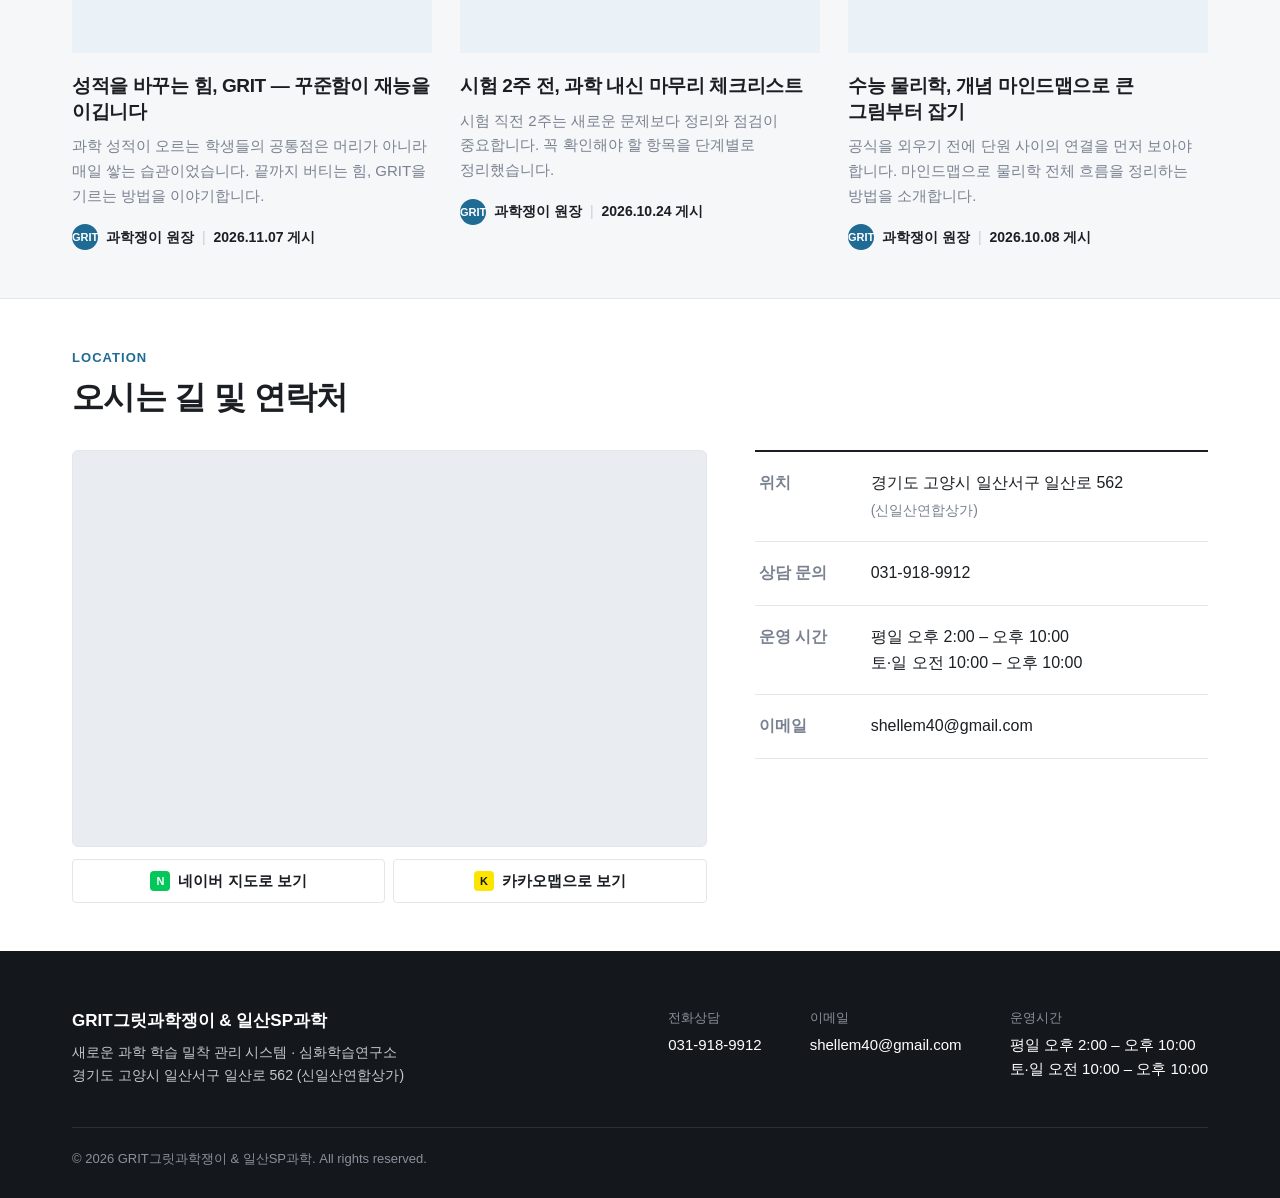
==== commit 5ef26a3d: "Update index.html" ====
--- a/index.html
+++ b/index.html
@@ -35,14 +35,14 @@
 
         <aside class="hero-panel" aria-labelledby="hero-panel-title">
           <div class="hero-panel-head">
-            <h2 id="hero-panel-title">개설 과정</h2>
+            <h2 id="hero-panel-title" data-edit="panel-title">개설 과정</h2>
             <a href="schedule.html">전체 시간표 →</a>
           </div>
-          <!-- 과정 목록은 data/schedule.js 에서 자동으로 채워집니다 -->
+          <!-- 과정 목록은 data/schedule.js 에서 자동으로 채워지고, 편집 모드에서 글자를 고칠 수 있습니다 -->
           <ul class="course-list" id="hero-courses"></ul>
           <a class="hero-winter" id="hero-winter" href="schedule.html#winter" hidden>
             <span class="hw-label">WINTER</span>
-            <span class="hw-text">겨울방학 특강 대 개강</span>
+            <span class="hw-text" data-edit="@winter.banner">겨울방학 특강 대 개강</span>
             <span class="hw-arrow" aria-hidden="true">→</span>
           </a>
         </aside>
@@ -81,7 +81,7 @@
           <article class="principle">
             <span class="num">03</span>
             <h3 data-edit="dir3-title">개인별 맞춤 로드맵</h3>
-            <p data-edit="dir3-text">목표 대학과 현재 수준에 맞춘 최적화된 5단계 커리큘럼으로 단기간에 성적 향상을 이끌어냅니다.</p>
+            <p data-edit="dir3-text">목표 대학과 현재 수준에 맞춘 최적화된 단계별 커리큘럼으로 단기간에 성적 향상을 이끌어냅니다.</p>
           </article>
         </div>
       </div>
--- a/editor.css
+++ b/editor.css
@@ -0,0 +1,219 @@
+/* ===== 편집 모드 (editor.js 와 함께 사용) ===== */
+
+/* 방문자: 저장된 수정 글자를 불러오는 아주 짧은 순간에 원래 글자가 깜빡이지 않게 */
+html.edits-pending [data-edit] { visibility: hidden; }
+
+:root {
+  --ed-navy: #0e3448;
+  --ed-blue: #1f6b93;
+  --ed-gold: #f0b429;
+  --ed-red: #b42318;
+  --ed-line: #d9e1e7;
+  --ed-text: #1a1f24;
+  --ed-muted: #5b6670;
+}
+
+/* ----- 고칠 수 있는 글자: 점선 테두리 ----- */
+html.is-editing body { padding-bottom: 84px; }
+
+html.is-editing [data-edit] {
+  outline: 1.5px dashed rgba(31, 107, 147, .45);
+  outline-offset: 3px;
+  border-radius: 2px;
+  cursor: text;
+  transition: outline-color .15s, background-color .15s;
+}
+html.is-editing [data-edit]:hover { outline-color: var(--ed-blue); }
+html.is-editing [data-edit]:focus {
+  outline: 2px solid var(--ed-blue);
+  background-color: rgba(31, 107, 147, .06);
+}
+
+/* 짙은 남색 배경(홈 타이틀, 페이지 타이틀) 위에서는 흰 점선 */
+html.is-editing .hero [data-edit],
+html.is-editing .page-head [data-edit] { outline-color: rgba(255, 255, 255, .45); }
+html.is-editing .hero [data-edit]:hover,
+html.is-editing .page-head [data-edit]:hover { outline-color: #fff; }
+html.is-editing .hero [data-edit]:focus,
+html.is-editing .page-head [data-edit]:focus {
+  outline-color: #fff;
+  background-color: rgba(255, 255, 255, .08);
+}
+
+/* 고쳤지만 아직 저장하지 않은 글자 */
+html.is-editing [data-edit].edit-changed { background-color: rgba(240, 180, 41, .18); }
+
+/* ----- 아래쪽 편집 막대 ----- */
+.ed-bar {
+  position: fixed;
+  left: 0;
+  right: 0;
+  bottom: 0;
+  z-index: 1000;
+  display: flex;
+  align-items: center;
+  justify-content: space-between;
+  flex-wrap: wrap;
+  gap: 10px 16px;
+  padding: 12px 24px;
+  background: var(--ed-navy);
+  color: #fff;
+  box-shadow: 0 -6px 20px rgba(14, 52, 72, .18);
+  font-family: inherit;
+}
+.ed-info { display: flex; align-items: center; gap: 12px; min-width: 0; }
+.ed-badge {
+  flex-shrink: 0;
+  padding: 4px 10px;
+  border-radius: 999px;
+  background: var(--ed-gold);
+  color: #1a1a1a;
+  font-size: 12px;
+  font-weight: 800;
+}
+.ed-status { font-size: 14px; color: rgba(255, 255, 255, .8); }
+.ed-status.is-dirty { color: #fff; font-weight: 700; }
+
+.ed-actions { display: flex; flex-wrap: wrap; gap: 8px; }
+.ed-btn {
+  height: 38px;
+  padding: 0 14px;
+  border: 1px solid rgba(255, 255, 255, .35);
+  border-radius: 6px;
+  background: transparent;
+  color: #fff;
+  font: inherit;
+  font-size: 14px;
+  font-weight: 600;
+  cursor: pointer;
+  transition: background-color .15s, border-color .15s;
+}
+.ed-btn:hover:not(:disabled) { background: rgba(255, 255, 255, .1); border-color: #fff; }
+.ed-btn.is-primary { background: #fff; border-color: #fff; color: var(--ed-navy); }
+.ed-btn.is-primary:hover:not(:disabled) { background: #e8f0f5; }
+.ed-btn.is-ghost { border-color: transparent; color: rgba(255, 255, 255, .8); }
+.ed-btn:disabled { opacity: .45; cursor: default; }
+.ed-btn:focus-visible { outline: 2px solid var(--ed-gold); outline-offset: 2px; }
+
+/* ----- 알림 ----- */
+.ed-toast {
+  position: fixed;
+  left: 50%;
+  bottom: 80px;
+  z-index: 1001;
+  max-width: calc(100% - 32px);
+  padding: 10px 16px;
+  border-radius: 8px;
+  background: #1a1f24;
+  color: #fff;
+  font-size: 14px;
+  line-height: 1.5;
+  text-align: center;
+  opacity: 0;
+  pointer-events: none;
+  transform: translate(-50%, 8px);
+  transition: opacity .2s, transform .2s;
+}
+.ed-toast.is-show { opacity: 1; transform: translate(-50%, 0); }
+.ed-toast.is-error { background: var(--ed-red); }
+
+/* ----- 창(모달) ----- */
+.ed-modal {
+  position: fixed;
+  inset: 0;
+  z-index: 1100;
+  display: flex;
+  align-items: center;
+  justify-content: center;
+  padding: 16px;
+  background: rgba(10, 25, 35, .55);
+}
+.ed-modal-box {
+  width: 100%;
+  max-width: 460px;
+  max-height: 90vh;
+  overflow: auto;
+  padding: 26px 24px 22px;
+  border-radius: 10px;
+  background: #fff;
+  color: var(--ed-text);
+  box-shadow: 0 20px 50px rgba(0, 0, 0, .25);
+}
+.ed-title { margin: 0 0 10px; font-size: 20px; font-weight: 800; letter-spacing: -.02em; }
+.ed-text { margin: 0 0 14px; font-size: 15px; line-height: 1.65; color: var(--ed-muted); }
+.ed-text b { color: var(--ed-text); }
+.ed-text.is-small { margin-top: 12px; font-size: 13px; }
+
+.ed-steps {
+  margin: 0 0 14px;
+  padding: 14px 16px 14px 34px;
+  list-style: decimal;
+  border-radius: 8px;
+  background: #f3f6f9;
+  font-size: 14px;
+  line-height: 1.7;
+}
+.ed-steps li { list-style: decimal; }
+
+.ed-link {
+  display: inline-block;
+  margin-bottom: 18px;
+  font-size: 15px;
+  font-weight: 700;
+  color: var(--ed-blue);
+}
+.ed-link:hover { text-decoration: underline; }
+
+.ed-label { display: block; margin-bottom: 6px; font-size: 14px; font-weight: 700; }
+.ed-input {
+  width: 100%;
+  height: 44px;
+  padding: 0 12px;
+  border: 1px solid var(--ed-line);
+  border-radius: 6px;
+  font: inherit;
+  font-size: 15px;
+}
+.ed-input:focus { outline: 2px solid var(--ed-blue); outline-offset: 0; border-color: var(--ed-blue); }
+.ed-error { margin: 10px 0 0; font-size: 14px; line-height: 1.5; color: var(--ed-red); }
+.ed-error[hidden] { display: none; }
+
+.ed-meta { margin: 0 0 16px; border-top: 1px solid var(--ed-line); }
+.ed-meta div { display: flex; gap: 12px; padding: 10px 0; border-bottom: 1px solid var(--ed-line); font-size: 14px; }
+.ed-meta dt { width: 80px; flex-shrink: 0; color: var(--ed-muted); }
+.ed-meta dd { margin: 0; font-weight: 600; word-break: break-all; }
+
+.ed-menu { display: grid; gap: 8px; }
+.ed-menu .ed-mbtn { width: 100%; text-align: left; }
+
+.ed-modal-actions { display: flex; justify-content: flex-end; gap: 8px; margin-top: 20px; }
+.ed-mbtn {
+  height: 42px;
+  padding: 0 16px;
+  border: 1px solid var(--ed-line);
+  border-radius: 6px;
+  background: #fff;
+  color: var(--ed-text);
+  font: inherit;
+  font-size: 15px;
+  font-weight: 600;
+  cursor: pointer;
+}
+.ed-mbtn:hover:not(:disabled) { border-color: var(--ed-text); }
+.ed-mbtn.is-primary { background: var(--ed-blue); border-color: var(--ed-blue); color: #fff; }
+.ed-mbtn.is-primary:hover:not(:disabled) { background: #175473; }
+.ed-mbtn:disabled { opacity: .45; cursor: default; }
+
+/* ----- 휴대폰 ----- */
+@media (max-width: 640px) {
+  html.is-editing body { padding-bottom: 128px; }
+  .ed-bar { padding: 10px 14px; }
+  .ed-info, .ed-actions { width: 100%; }
+  .ed-actions .ed-btn { flex: 1 1 auto; padding: 0 10px; }
+  .ed-toast { bottom: 124px; }
+  .ed-modal-box { padding: 22px 18px 18px; }
+}
+
+@media (prefers-reduced-motion: reduce) {
+  html.is-editing [data-edit], .ed-btn, .ed-toast { transition: none; }
+}
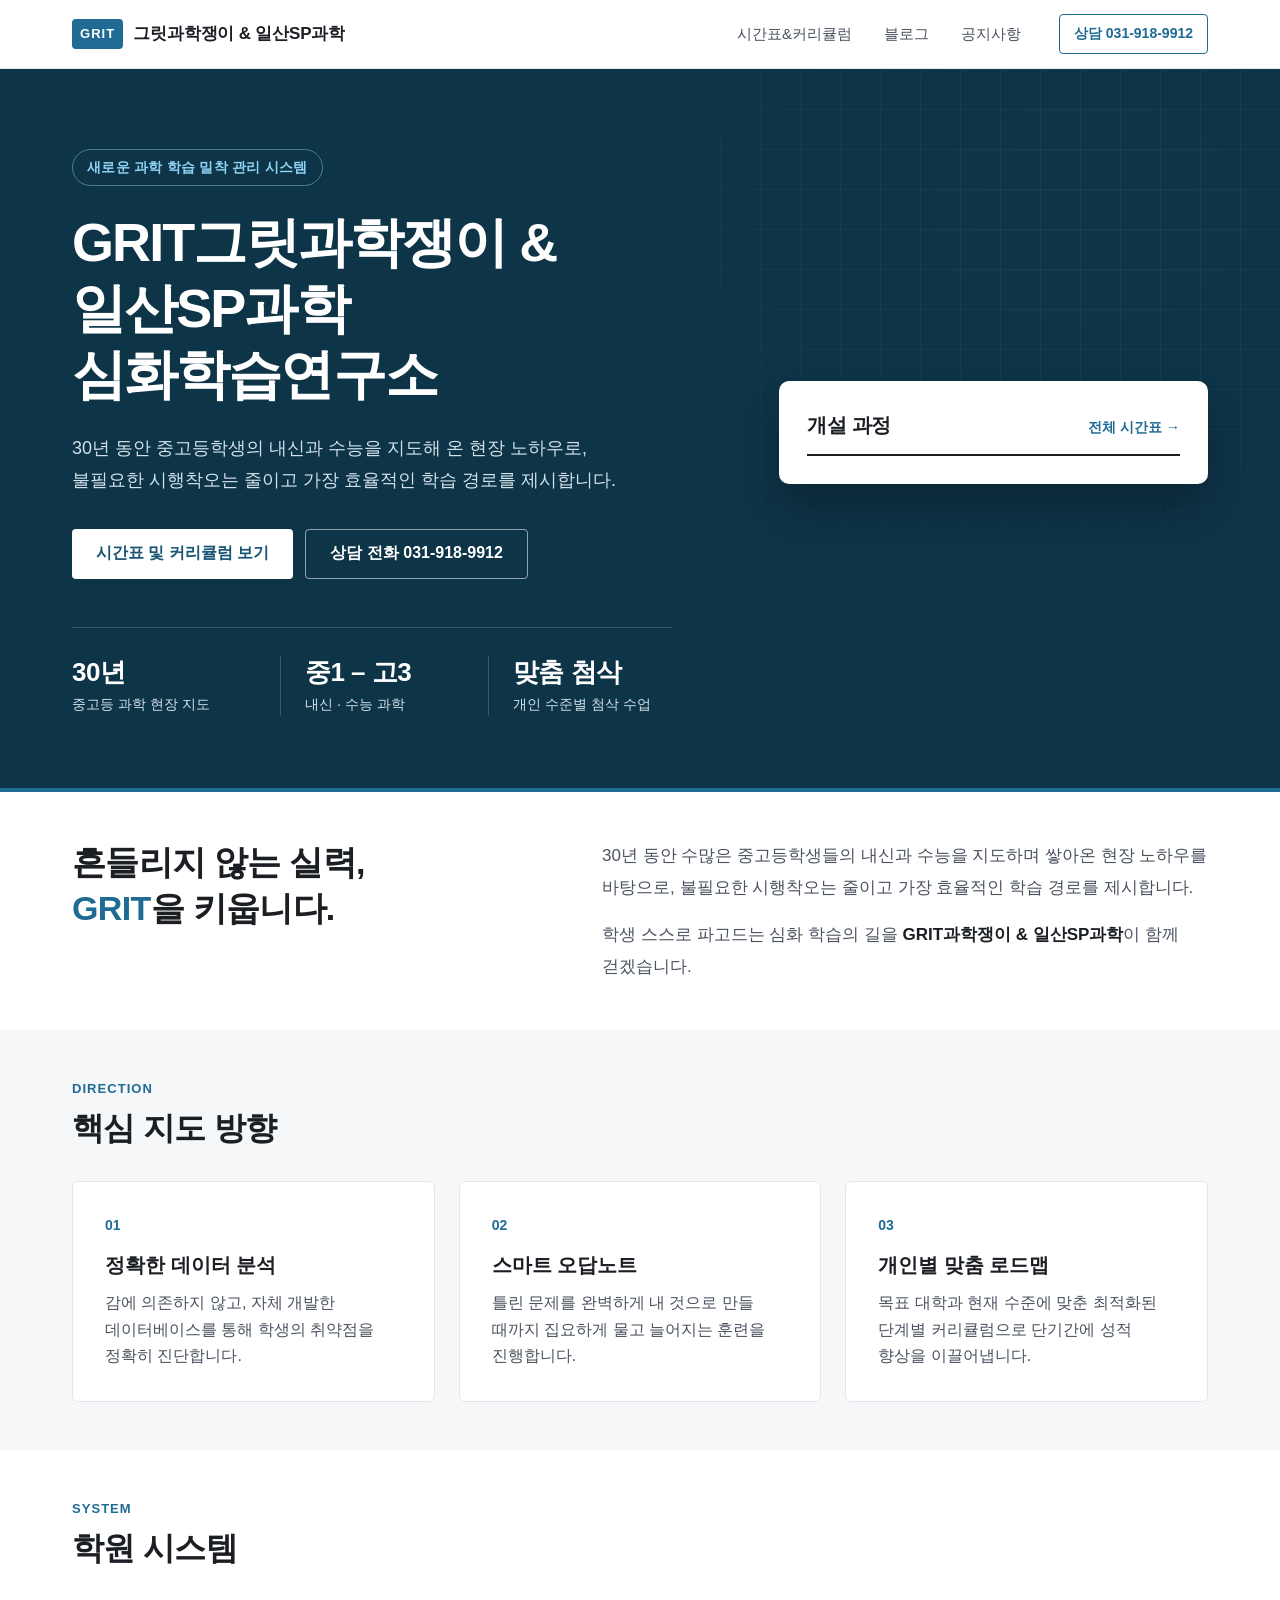
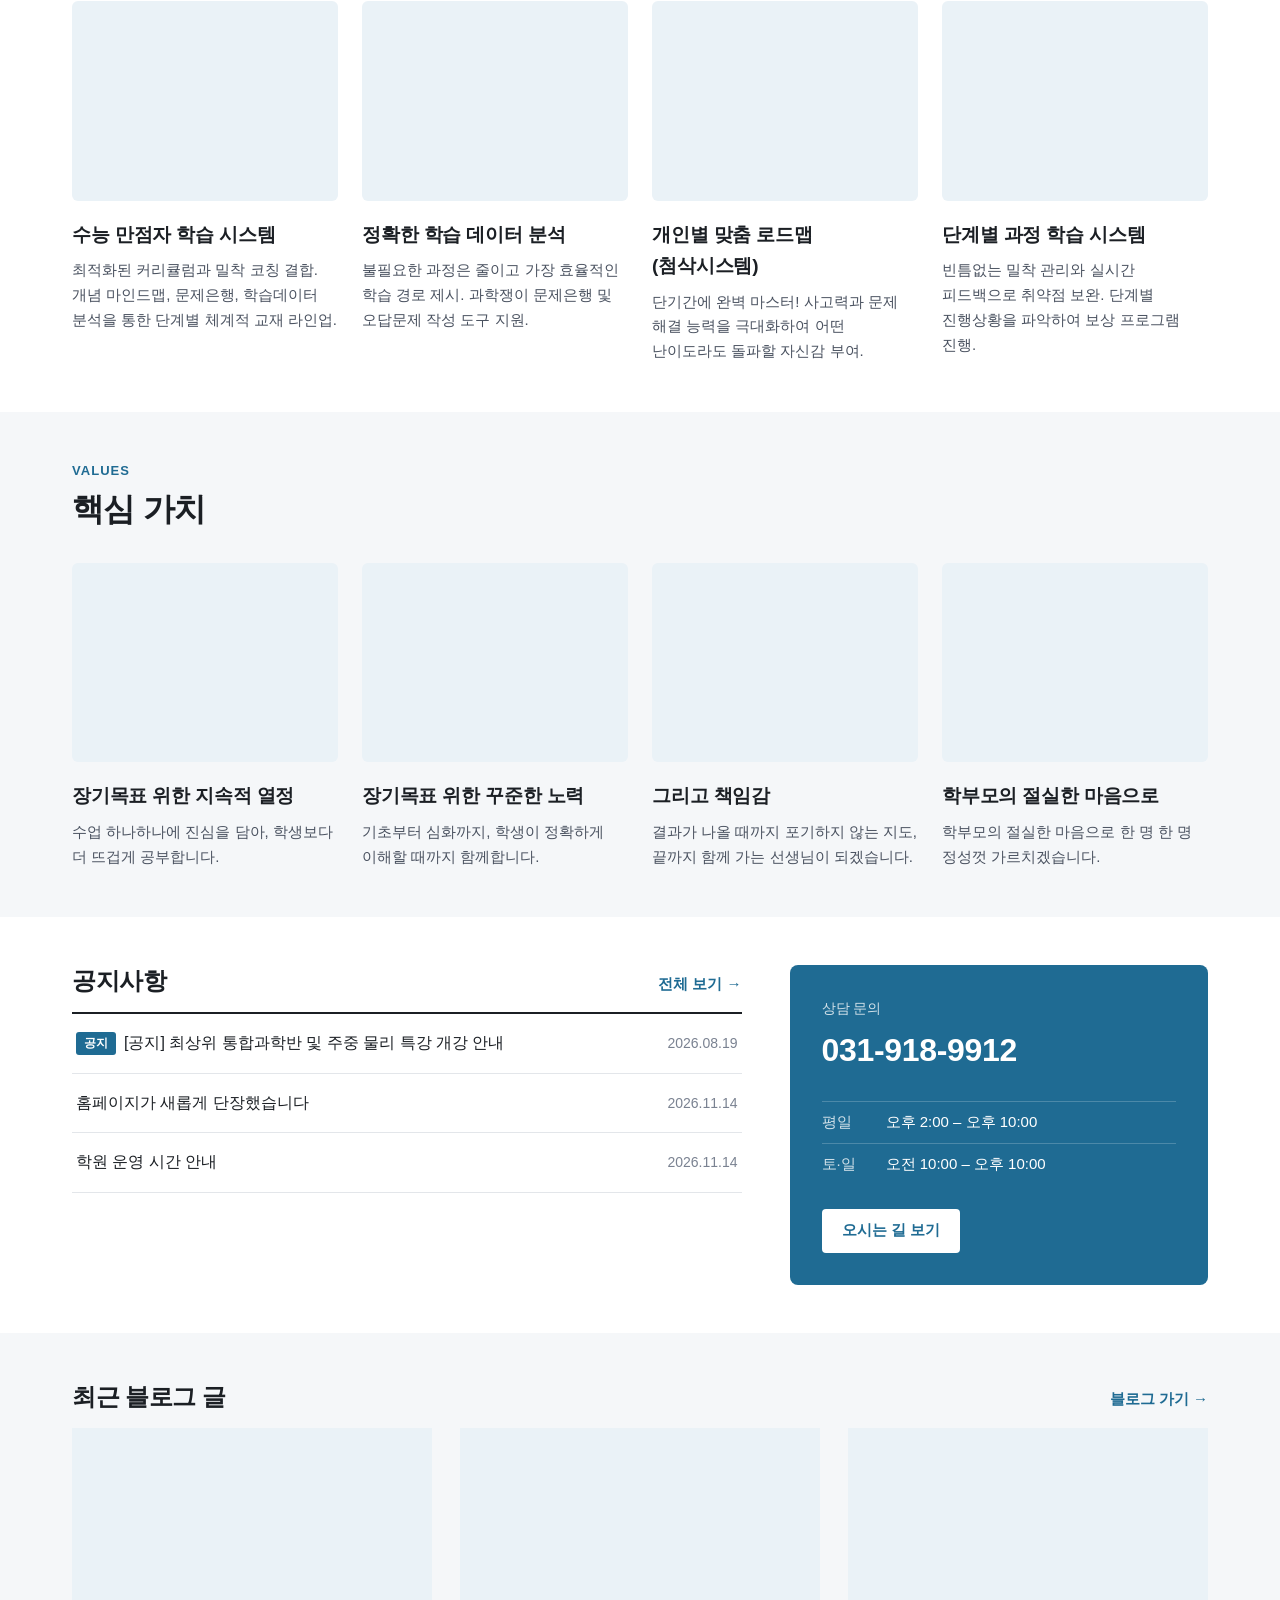
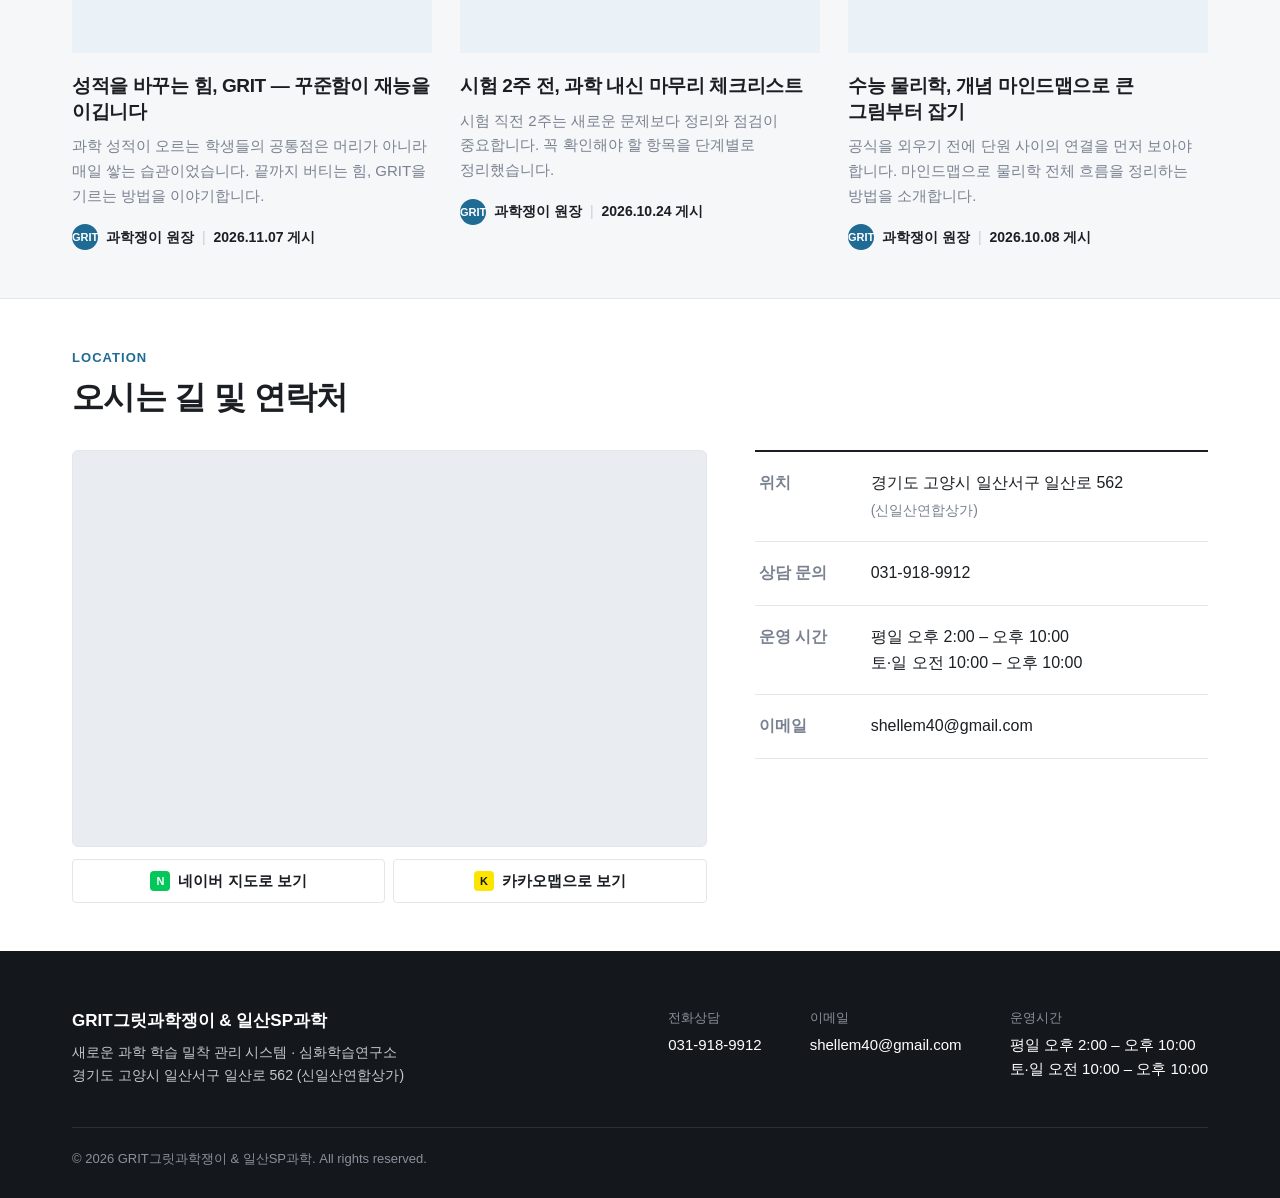
==== commit 28624fe7: "Update index.html" ====
--- a/index.html
+++ b/index.html
@@ -6,11 +6,12 @@
   <title>GRIT그릿과학쟁이 &amp; 일산SP과학심화학습연구소</title>
   <meta name="description" content="새로운 과학 학습 밀착 관리 시스템 - 심화학습연구소 · 경기도 고양시 일산서구 일산로 562 (신일산연합상가)">
   <link rel="stylesheet" href="https://cdn.jsdelivr.net/gh/orioncactus/pretendard@v1.3.9/dist/web/static/pretendard.min.css">
-  <link rel="stylesheet" href="style.css">
-  <link rel="stylesheet" href="home.css">
-  <link rel="stylesheet" href="location.css">
-  <link rel="stylesheet" href="editor.css">
-  <script src="editor.js"></script>
+  <!-- ?v= 번호: 고칠 때마다 올려서 브라우저가 새 파일을 받게 합니다 -->
+  <link rel="stylesheet" href="style.css?v=20261117d">
+  <link rel="stylesheet" href="home.css?v=20261117d">
+  <link rel="stylesheet" href="location.css?v=20261117d">
+  <link rel="stylesheet" href="editor.css?v=20261117d">
+  <script src="editor.js?v=20261117d"></script>
 </head>
 <body data-page="home">
   <header id="site-header"></header>
@@ -38,7 +39,7 @@
             <h2 id="hero-panel-title" data-edit="panel-title">개설 과정</h2>
             <a href="schedule.html">전체 시간표 →</a>
           </div>
-          <!-- 과정 목록은 data/schedule.js 에서 자동으로 채워지고, 편집 모드에서 글자를 고칠 수 있습니다 -->
+          <!-- 과정 목록은 data/schedule.js 의 HOME_COURSES 에서 자동으로 채워지고, 편집 모드에서 글자를 고칠 수 있습니다 -->
           <ul class="course-list" id="hero-courses"></ul>
           <a class="hero-winter" id="hero-winter" href="schedule.html#winter" hidden>
             <span class="hw-label">WINTER</span>
@@ -219,9 +220,9 @@
 
   <footer id="site-footer"></footer>
 
-  <script src="data/notices.js"></script>
-  <script src="data/posts.js"></script>
-  <script src="data/schedule.js"></script>
-  <script src="app.js"></script>
+  <script src="data/notices.js?v=20261117d"></script>
+  <script src="data/posts.js?v=20261117d"></script>
+  <script src="data/schedule.js?v=20261117d"></script>
+  <script src="app.js?v=20261117d"></script>
 </body>
 </html>
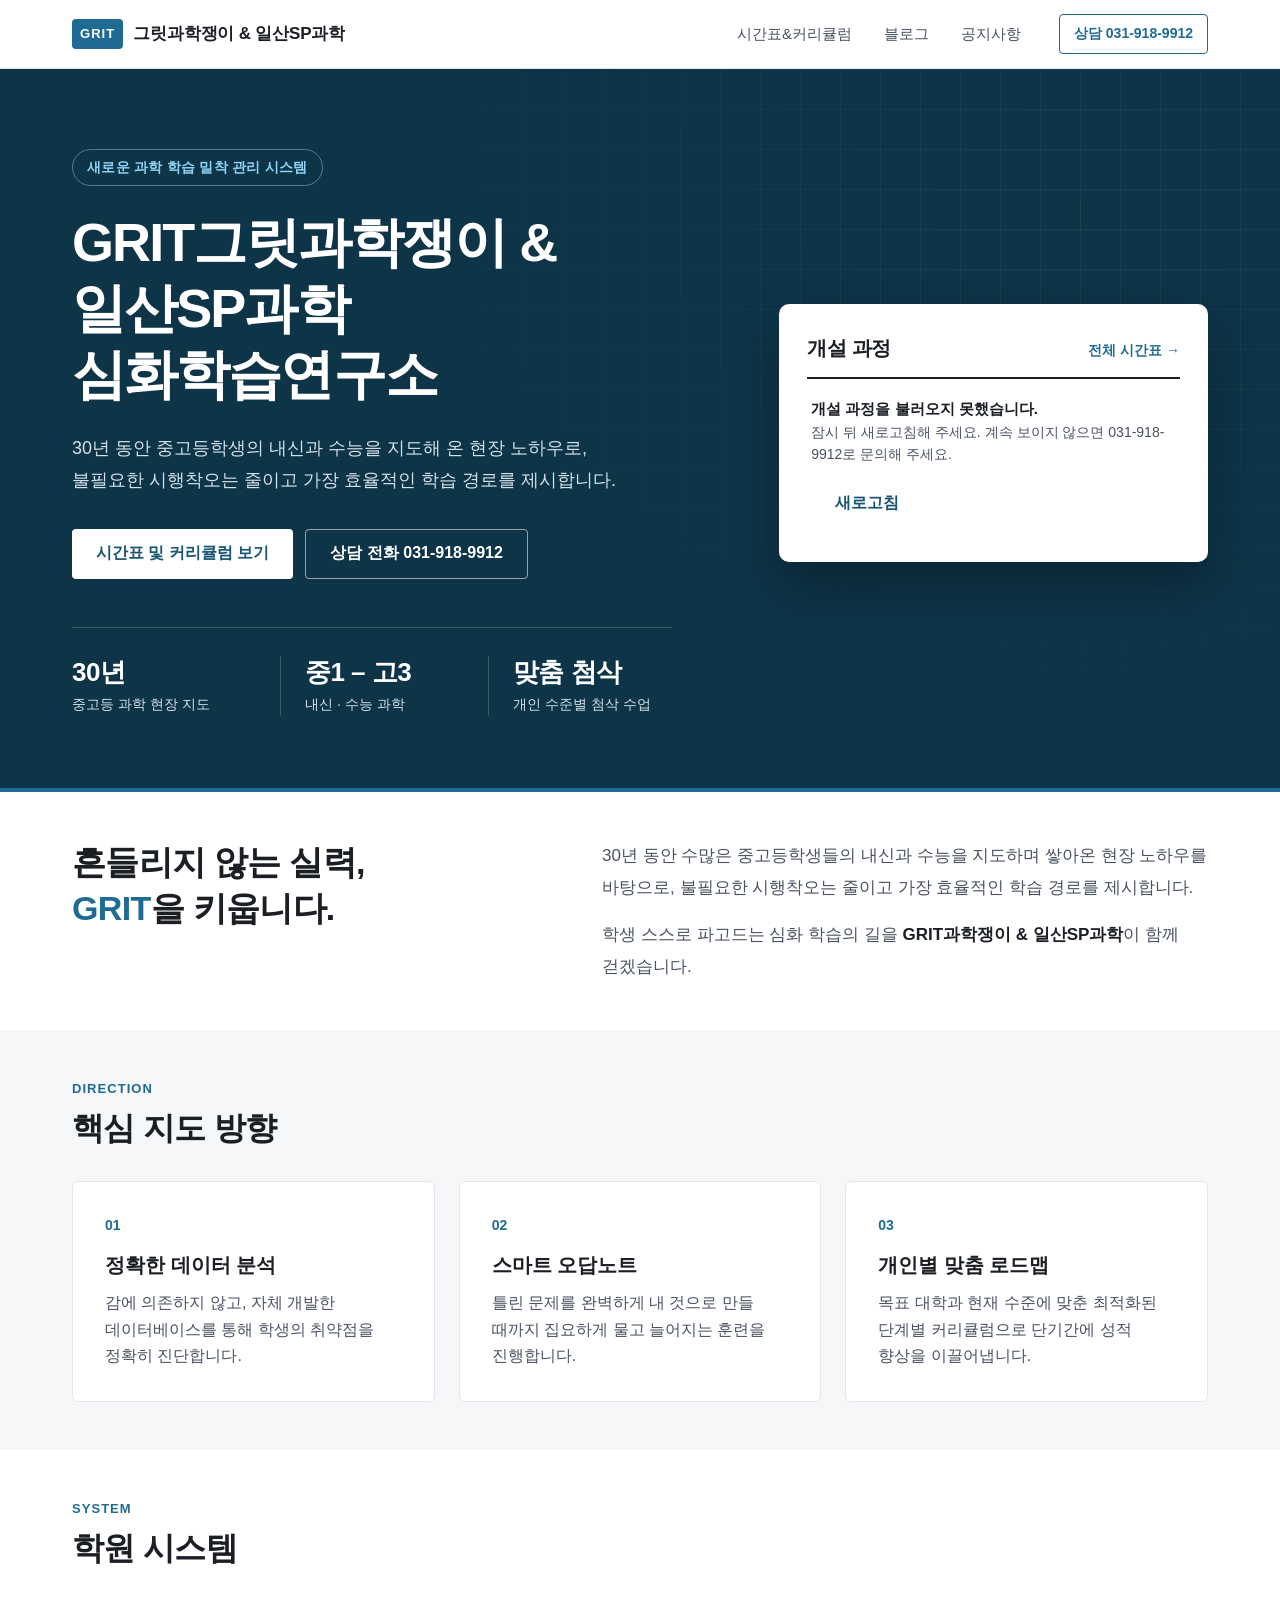
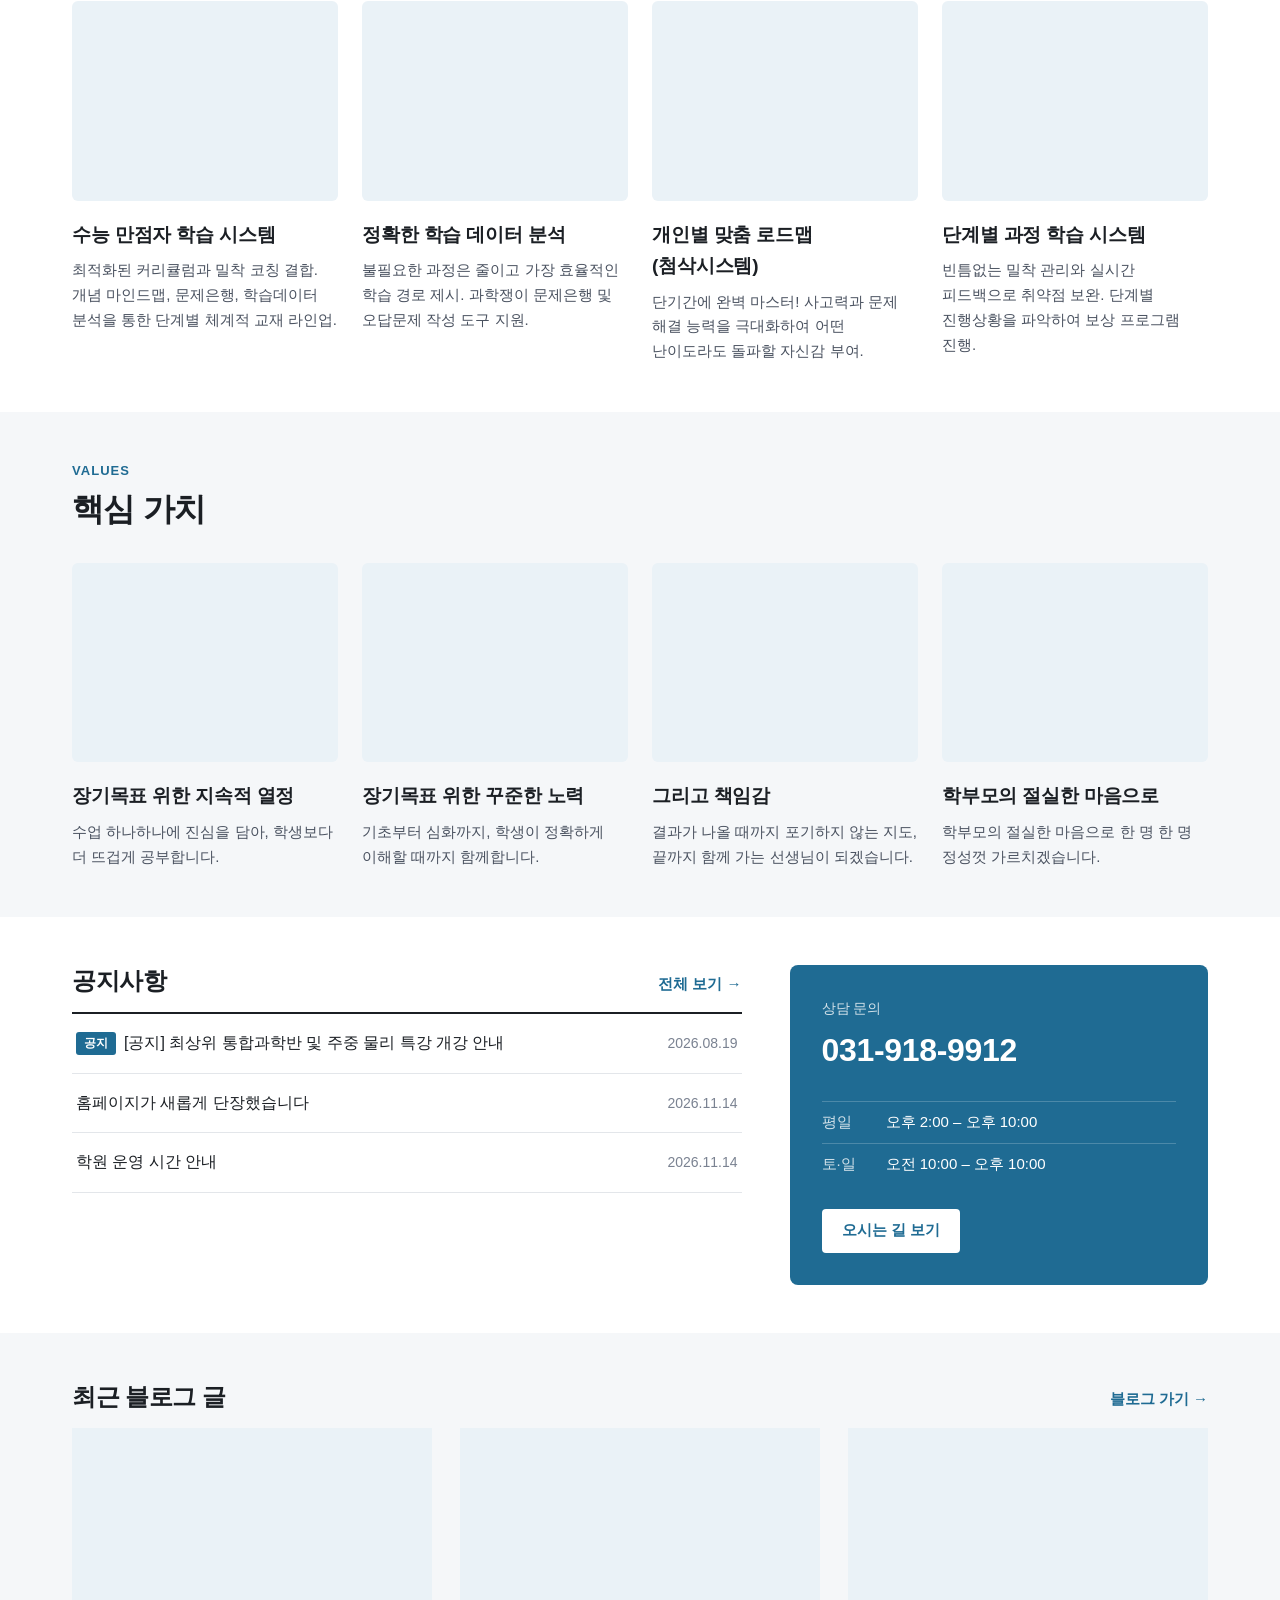
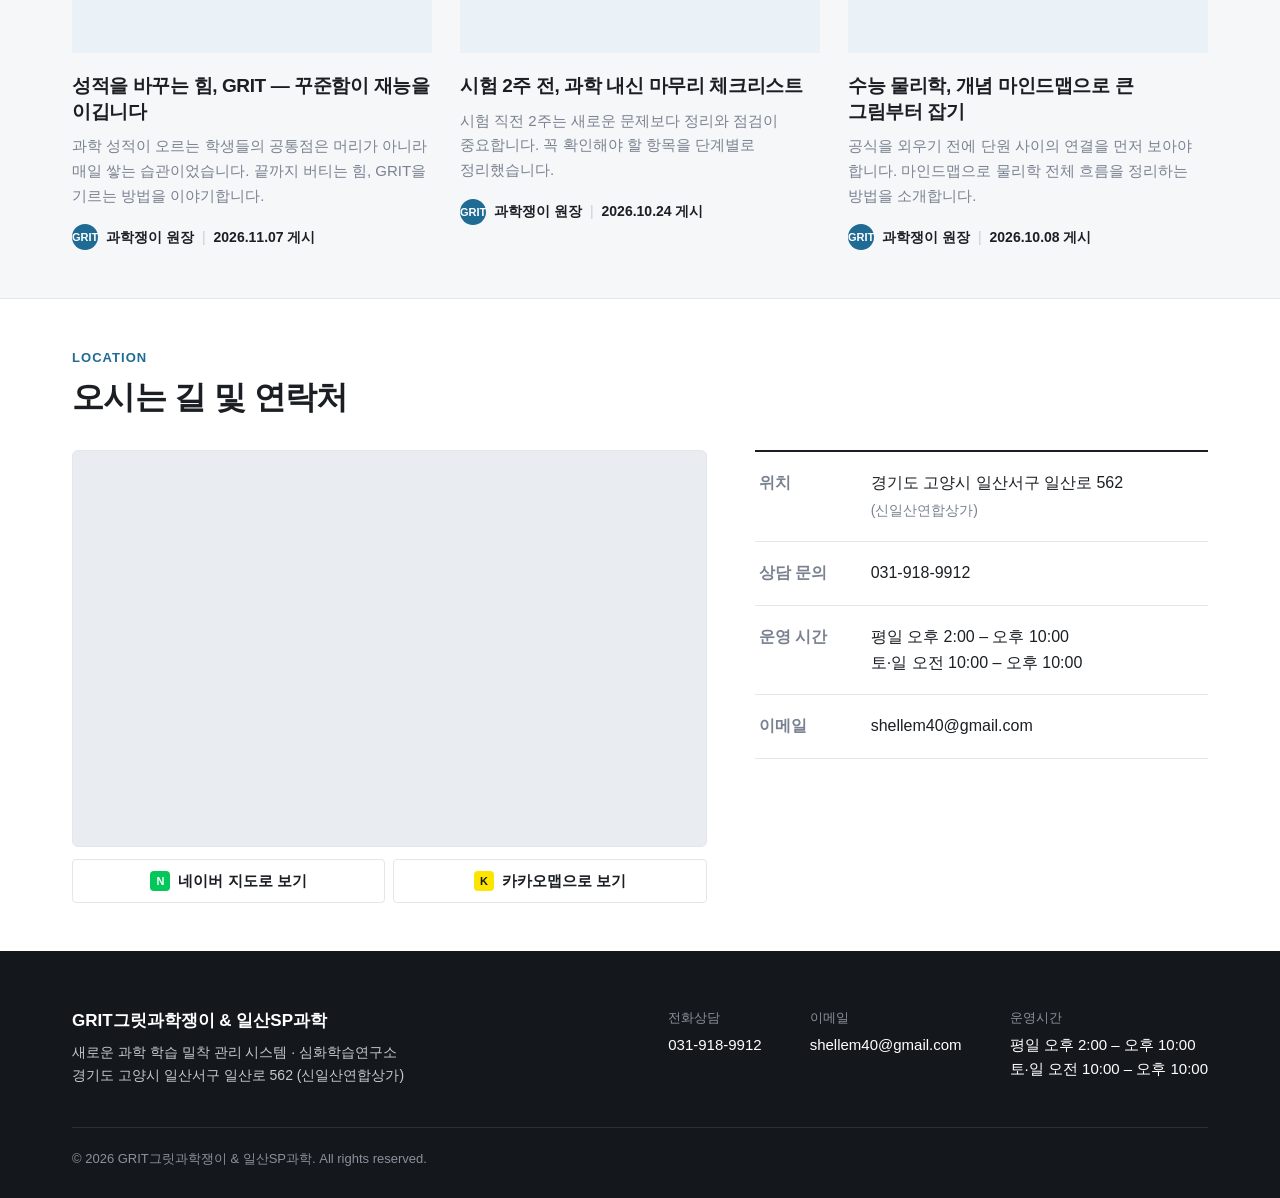
==== commit 986c1581: "Update index.html" ====
--- a/index.html
+++ b/index.html
@@ -222,7 +222,7 @@
 
   <script src="data/notices.js?v=20261117d"></script>
   <script src="data/posts.js?v=20261117d"></script>
-  <script src="data/schedule.js?v=20261117d"></script>
+  <script src="data/schedule.js?v=20261117e"></script>
   <script src="app.js?v=20261117d"></script>
 </body>
 </html>
--- a/home.css
+++ b/home.css
@@ -48,6 +48,16 @@
 .hw-arrow { flex-shrink: 0; transition: transform .15s; }
 .hero-winter:hover .hw-arrow { transform: translateX(3px); }
 
+/* 시간표 데이터를 못 불러왔을 때 안내 */
+.data-error {
+  padding: 18px 4px 6px;
+  font-size: 14px;
+  line-height: 1.6;
+  color: var(--c-sub);
+}
+.data-error-title { font-size: 15px; font-weight: 700; color: var(--c-text); }
+.data-error .btn { margin-top: 12px; }
+
 @media (max-width: 640px) {
   .course-body .course-line { font-size: 14px; }
   .hero-winter { padding: 12px 14px; }
